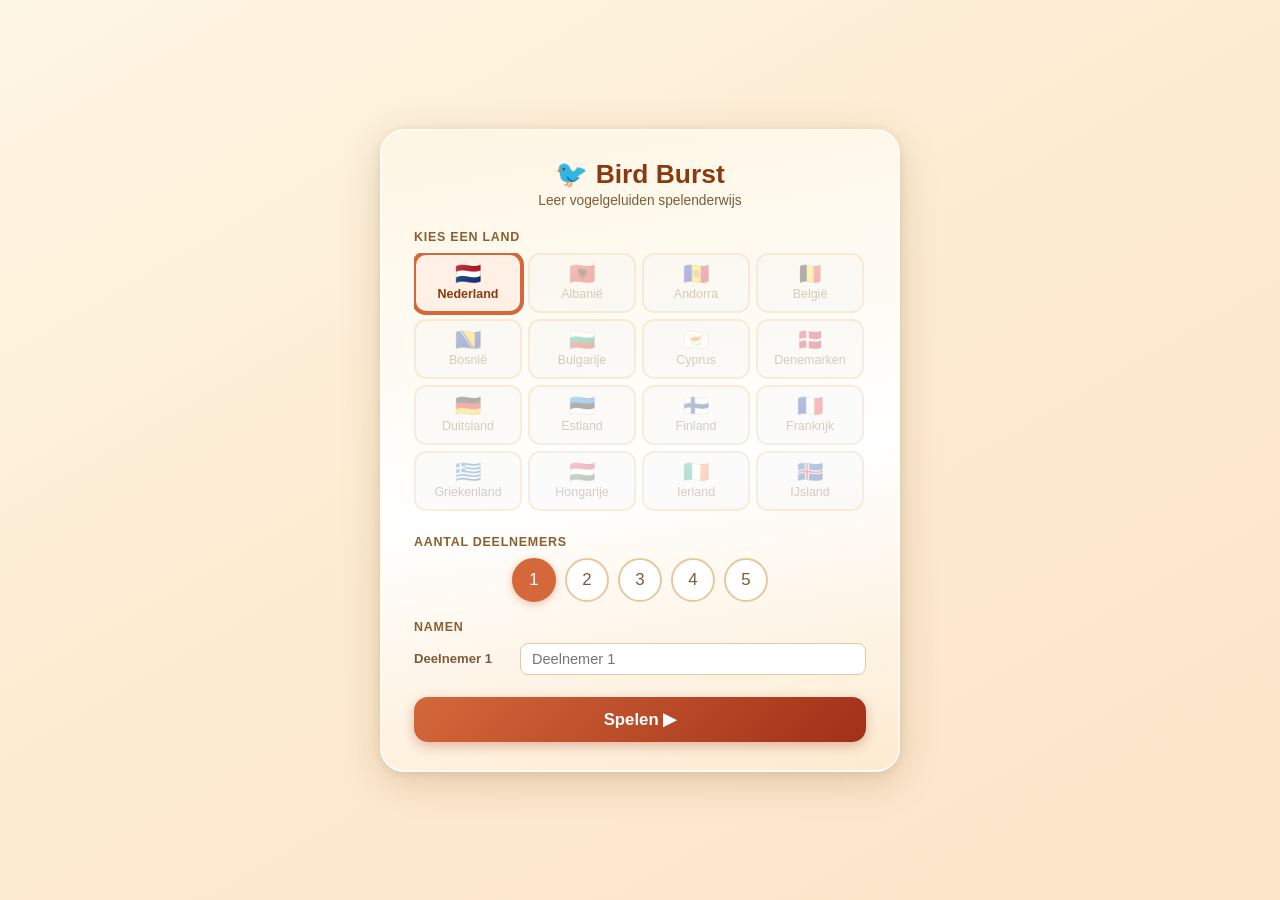
==== vogel-memory.html @ 0a031d0b "Add local media assets and update DEFAULT_CATALOGS" ====
<!DOCTYPE html>
<html lang="nl">
<head>
  <meta charset="UTF-8">
  <meta name="viewport" content="width=device-width, initial-scale=1.0, viewport-fit=cover">
  <title>Bird Burst</title>

  <!-- PWA -->
  <link rel="manifest" href="manifest.json">
  <meta name="theme-color" content="#d4683a">
  <meta name="apple-mobile-web-app-capable" content="yes">
  <meta name="apple-mobile-web-app-status-bar-style" content="black-translucent">
  <meta name="apple-mobile-web-app-title" content="Bird Burst">
  <!-- Icons (maak aan: icons/icon-192.png en icons/icon-512.png) -->
  <link rel="apple-touch-icon" href="icons/icon-192.png">
  <style>
    /* ── reset ──────────────────────────────────────────────── */
    *, *::before, *::after { box-sizing: border-box; margin: 0; padding: 0; }

    html, body {
      width: 100%; height: 100%;
      overflow: hidden;
      font-family: 'Segoe UI', Tahoma, Geneva, Verdana, sans-serif;
      background: linear-gradient(150deg, #fef6e4 0%, #fdebd0 50%, #fce4c8 100%);
      padding-top:    env(safe-area-inset-top);
      padding-bottom: env(safe-area-inset-bottom);
      padding-left:   env(safe-area-inset-left);
      padding-right:  env(safe-area-inset-right);
    }

    /* ── screens ─────────────────────────────────────────────── */
    .screen {
      position: absolute; inset: 0;
      display: flex; align-items: center; justify-content: center;
      transition: opacity .22s;
    }
    .screen.hidden { opacity: 0; pointer-events: none; }

    /* ══════════════════════════════════════════════════════════
       SETUP SCREEN
    ══════════════════════════════════════════════════════════ */
    .setup-box {
      background: linear-gradient(170deg, #fef6e4 0%, #ffffff 55%, #fdebd0 100%);
      border-radius: 24px;
      padding: 28px 32px;
      box-shadow: 0 10px 40px rgba(120,70,20,.2), 0 2px 8px rgba(0,0,0,.08);
      width: min(520px, 94vw);
      max-height: 92vh;
      overflow-y: auto;
      scrollbar-width: thin;
      border: 2px solid rgba(255,255,255,.6);
    }

    .setup-title {
      color: #8a3a10; font-size: 1.65em;
      text-align: center; margin-bottom: 3px;
    }
    .setup-subtitle {
      color: #7a5c3a; text-align: center;
      font-size: 0.86em; margin-bottom: 22px;
    }

    .section-label {
      font-size: 0.78em; font-weight: 700; color: #8a6030;
      text-transform: uppercase; letter-spacing: .06em;
      margin-bottom: 9px;
    }

    /* ── country grid ── */
    .country-grid {
      display: grid;
      grid-template-columns: repeat(auto-fill, minmax(88px, 1fr));
      gap: 6px;
      margin-bottom: 22px;
      max-height: 260px;
      overflow-y: auto;
      scrollbar-width: thin;
      padding-right: 2px;
    }

    .country-btn {
      display: flex; flex-direction: column;
      align-items: center; justify-content: center;
      gap: 3px; padding: 8px 4px;
      border: 2px solid #e8c89a;
      border-radius: 12px; background: white;
      cursor: pointer; transition: all .18s;
      font-size: 0.78em; text-align: center; line-height: 1.2;
      min-height: 60px;
    }
    .country-btn .flag { font-size: 1.7em; line-height: 1; }
    .country-btn .cname { color: #7a5c3a; }

    .country-btn.active {
      border-color: #d4683a; background: #fef0e4;
      box-shadow: 0 0 0 2px #d4683a;
    }
    .country-btn.active .cname { color: #8a3a10; font-weight: 700; }

    .country-btn.unavailable {
      opacity: .3; cursor: not-allowed;
      background: #f5f5f5;
    }

    /* ── player count ── */
    .count-row {
      display: flex; gap: 9px;
      justify-content: center; margin-bottom: 18px;
    }
    .count-btn {
      width: 44px; height: 44px;
      border: 2px solid #e8c89a; border-radius: 50%;
      background: white; font-size: 1.05em; color: #7a5c3a;
      cursor: pointer; transition: all .16s;
    }
    .count-btn.active {
      border-color: #d4683a; background: #d4683a; color: white;
      box-shadow: 0 2px 8px rgba(212,104,58,.4);
    }

    /* ── name inputs ── */
    .player-inputs { display: flex; flex-direction: column; gap: 8px; margin-bottom: 22px; }
    .player-row { display: flex; align-items: center; gap: 10px; }
    .player-row label {
      width: 96px; flex-shrink: 0;
      font-size: 0.82em; font-weight: 600; color: #7a5c3a;
    }
    .player-row input {
      flex: 1; padding: 7px 11px;
      border: 1.5px solid #e8c89a; border-radius: 8px;
      font-size: 0.91em; outline: none; transition: border-color .14s;
    }
    .player-row input:focus { border-color: #d4683a; }

    .start-btn {
      width: 100%; padding: 12px;
      background: linear-gradient(135deg, #d4683a, #a03018);
      color: white; font-weight: 700;
      border: none; border-radius: 14px;
      font-size: 1.05em; cursor: pointer;
      transition: all .18s;
      box-shadow: 0 4px 12px rgba(160,48,24,.3);
    }
    .start-btn:hover { background: linear-gradient(135deg, #c85a2e, #8a2810); transform: translateY(-1px); }

    /* ══════════════════════════════════════════════════════════
       GAME SCREEN
    ══════════════════════════════════════════════════════════ */
    #game-screen { flex-direction: column; align-items: stretch; }

    .scorebar {
      flex-shrink: 0;
      display: flex; align-items: center;
      justify-content: space-between;
      padding: 6px 14px; gap: 8px;
      background: linear-gradient(90deg, rgba(254,246,228,.9), rgba(253,235,208,.9));
      backdrop-filter: blur(6px);
      border-bottom: 2px solid rgba(212,104,58,.2);
      flex-wrap: wrap;
    }

    #scores { display: flex; gap: 8px; flex-wrap: wrap; }

    .player-score {
      display: flex; flex-direction: column; align-items: center;
      padding: 4px 14px; border-radius: 20px;
      background: rgba(255,255,255,.7);
      border: 2px solid #e8c89a;
      transition: all .26s; min-width: 66px;
    }
    .player-score.active {
      background: linear-gradient(135deg, #d4683a, #a03018); color: white;
      border-color: #8a3a10;
      box-shadow: 0 2px 10px rgba(212,104,58,.45);
    }
    .player-score .p-name  { font-size: 0.74em; font-weight: 600; white-space: nowrap; }
    .player-score .p-score { font-size: 1.2em; font-weight: 700; }

    .scorebar-right { display: flex; align-items: center; gap: 10px; }
    #pairs-left { font-size: 0.82em; color: #7a5c3a; }
    .menu-btn {
      padding: 5px 13px; border-radius: 16px;
      border: none; background: #fef0e4; color: #8a3a10;
      cursor: pointer; font-size: 0.83em; font-weight: 600;
      transition: all .16s;
    }
    .menu-btn:hover { background: #fde0c8; }

    .grid-wrapper {
      flex: 1; overflow: hidden;
      padding: 10px;
      display: flex; align-items: center; justify-content: center;
    }

    .grid {
      display: grid;
      grid-template-columns: repeat(6, 1fr);
      grid-template-rows: repeat(5, 1fr);
      gap: 6px;
      width: 100%; height: 100%;
      max-width: 1100px;
    }

    /* ── cards ──────────────────────────────────────────────── */
    .card { cursor: pointer; perspective: 900px; user-select: none; }

    .card-inner {
      width: 100%; height: 100%;
      position: relative;
      transform-style: preserve-3d;
      transition: transform .42s cubic-bezier(.4,0,.2,1);
      border-radius: 10px;
    }
    .card.flipped .card-inner,
    .card.matched .card-inner { transform: rotateY(180deg); }

    .card-face {
      position: absolute; inset: 0;
      backface-visibility: hidden;
      border-radius: 12px; overflow: hidden;
      box-shadow: 0 3px 12px rgba(120,70,20,.22);
    }

    .card-back {
      background: linear-gradient(160deg, #fef6e4 0%, #fdebd0 100%);
      overflow: hidden;
    }
    .card-back svg {
      width: 100%; height: 100%; display: block;
    }

    .card-front {
      transform: rotateY(180deg);
      display: flex; flex-direction: column; align-items: center;
    }

    .image-card img {
      flex: 1; width: 100%; object-fit: cover; min-height: 0;
      transition: opacity .3s;
    }
    .image-card img.loading { opacity: 0; }
    .image-card img.loaded  { opacity: 1; }
    .image-card .no-img {
      flex: 1; width: 100%;
      display: flex; align-items: center; justify-content: center;
      font-size: clamp(1.5em, 3vw, 2.5em);
    }

    .card-label {
      width: 100%; padding: 5px 4px; flex-shrink: 0;
      text-align: center; font-weight: 700;
      font-size: clamp(0.58em, 1.1vw, 0.82em);
      background: rgba(138,96,48,.12); color: #5a3810;
    }

    .sound-card { justify-content: flex-end; }
    .sound-card .speaker {
      flex: 1;
      display: flex; align-items: center; justify-content: center;
      transition: transform .15s;
      padding: 4px;
    }
    .sound-card .speaker svg { display: block; }
    .sound-card.playing .speaker { transform: scale(1.1); }

    @keyframes cardPop {
      0%   { transform: rotateY(180deg) scale(1);    opacity: 1; }
      40%  { transform: rotateY(180deg) scale(1.07); opacity: 1; }
      100% { transform: rotateY(180deg) scale(0);    opacity: 0; }
    }
    .card.disappearing .card-inner { animation: cardPop .5s ease-in forwards; }
    .card.gone { visibility: hidden; cursor: default; }

    /* ══════════════════════════════════════════════════════════
       PAUSE OVERLAY  (sits on top of game screen)
    ══════════════════════════════════════════════════════════ */
    #pause-overlay {
      position: absolute; inset: 0;
      background: rgba(60,35,10,.55);
      display: flex; align-items: center; justify-content: center;
      z-index: 5;
      transition: opacity .2s;
    }
    #pause-overlay.hidden { opacity: 0; pointer-events: none; }

    .pause-box {
      background: linear-gradient(170deg, #fef6e4, #ffffff, #fdebd0);
      border-radius: 22px;
      padding: 34px 44px; text-align: center;
      box-shadow: 0 12px 40px rgba(120,70,20,.3);
      min-width: 240px;
      border: 2px solid rgba(255,255,255,.6);
    }
    .pause-box h2 { font-size: 1.5em; color: #8a3a10; margin-bottom: 6px; }
    .pause-box p  { color: #7a5c3a; font-size: 0.88em; margin-bottom: 24px; }

    .pause-btns { display: flex; flex-direction: column; gap: 10px; }
    .pause-btn {
      padding: 11px 20px; border: none; border-radius: 12px;
      font-size: 0.97em; font-weight: 600; cursor: pointer; transition: all .16s;
    }
    .pause-btn.primary   { background: linear-gradient(135deg, #6a9a40, #3a6a18); color: white; box-shadow: 0 2px 8px rgba(90,140,40,.3); }
    .pause-btn.primary:hover { transform: translateY(-1px); }
    .pause-btn.secondary { background: #fdebd0; color: #7a5c3a; }
    .pause-btn.secondary:hover { background: #fce4c8; }

    /* ══════════════════════════════════════════════════════════
       WIN SCREEN
    ══════════════════════════════════════════════════════════ */
    #win-screen { background: rgba(60,35,10,.5); z-index: 10; }

    .win-box {
      background: linear-gradient(170deg, #fef6e4, #ffffff, #fdebd0);
      border-radius: 24px;
      padding: 34px 46px; text-align: center;
      box-shadow: 0 14px 45px rgba(120,70,20,.35);
      max-width: 360px; width: 90vw;
      border: 2px solid rgba(255,255,255,.6);
    }
    .win-box h2 { font-size: 1.75em; color: #8a3a10; margin-bottom: 16px; }

    .result-table {
      width: 100%; border-collapse: collapse; margin-bottom: 20px;
    }
    .result-table th {
      color: #8a6030; font-weight: 600; font-size: 0.8em;
      padding: 3px 10px; border-bottom: 2px solid #e8c89a;
    }
    .result-table td { padding: 7px 10px; font-size: 0.95em; color: #3a2010; }
    .result-table tr.winner td { font-weight: 700; color: #8a3a10; font-size: 1.05em; }

    .win-btns { display: flex; flex-direction: column; gap: 9px; }
    .win-btn {
      padding: 10px 28px; border: none; border-radius: 12px;
      font-size: 0.96em; font-weight: 600; cursor: pointer; transition: all .18s;
    }
    .win-btn.primary   { background: linear-gradient(135deg, #d4683a, #a03018); color: white; box-shadow: 0 3px 10px rgba(160,48,24,.3); }
    .win-btn.primary:hover { transform: translateY(-1px); }
    .win-btn.secondary { background: #fdebd0; color: #7a5c3a; }
    .win-btn.secondary:hover { background: #fce4c8; }
  </style>
</head>
<body>

<!-- ══ SETUP SCREEN ══════════════════════════════════════════ -->
<div id="setup-screen" class="screen">
  <div class="setup-box">
    <h1 class="setup-title">🐦 Bird Burst</h1>
    <p class="setup-subtitle">Leer vogelgeluiden spelenderwijs</p>

    <p class="section-label">Kies een land</p>
    <div class="country-grid" id="country-grid"></div>

    <p class="section-label">Aantal deelnemers</p>
    <div class="count-row" id="count-row"></div>

    <p class="section-label" id="names-label">Namen</p>
    <div class="player-inputs" id="player-inputs"></div>

    <button class="start-btn" onclick="startGame()">Spelen ▶</button>
  </div>
</div>

<!-- ══ GAME SCREEN ═══════════════════════════════════════════ -->
<div id="game-screen" class="screen hidden">
  <div class="scorebar">
    <div id="scores"></div>
    <div class="scorebar-right">
      <span id="pairs-left"></span>
      <button class="menu-btn" onclick="openPause()">☰ Menu</button>
    </div>
  </div>
  <div class="grid-wrapper">
    <div class="grid" id="grid"></div>
  </div>

  <!-- Pause overlay — lives inside game screen so game stays rendered -->
  <div id="pause-overlay" class="hidden">
    <div class="pause-box">
      <h2>⏸ Gepauzeerd</h2>
      <p id="pause-info"></p>
      <div class="pause-btns">
        <button class="pause-btn primary"   onclick="closePause()">▶ Doorgaan</button>
        <button class="pause-btn secondary" onclick="goToSetup()">☰ Nieuw spel</button>
      </div>
    </div>
  </div>
</div>

<!-- ══ WIN SCREEN ════════════════════════════════════════════ -->
<div id="win-screen" class="screen hidden">
  <div class="win-box">
    <h2>🎉 Geweldig!</h2>
    <table class="result-table">
      <thead><tr><th>Naam</th><th>Paren</th></tr></thead>
      <tbody id="result-body"></tbody>
    </table>
    <div class="win-btns">
      <button class="win-btn primary"   onclick="replayGame()">↺ Zelfde spelers</button>
      <button class="win-btn secondary" onclick="goToSetup()">☰ Nieuw spel</button>
    </div>
  </div>
</div>

<script>
/* ============================================================
   COUNTRY + BIRD DATA
   ============================================================ */
const WM_AUDIO = "audio/nl/";
const WM_IMAGE = "images/nl/";

// Only Netherlands has bird data for now; others are placeholders (active: false)
const COUNTRIES = [
  {
    id:"nederland", name:"Nederland", flag:"🇳🇱", active:true,
    catalogKey: "nl",
    participantWord: "Deelnemer",
    birds: [
      // ── 25 meest voorkomende vogels in Nederland ──────────────
      {
        id:"merel", name:"Merel", color:"#F5E8D8",
        image:"Common_Blackbird.jpg",
        sounds:[
          "Turdus_merula_2.ogg",
          "Common_Blackbird_(Turdus_merula)_(W1CDR0001525_BD22).ogg"
        ]
      },
      {
        id:"koolmees", name:"Koolmees", color:"#E8EDDA",
        image:"Parus_major_Luc_Viatour.jpg",
        sounds:[
          "Parus_major_song.ogg",
          "Great_Tit_(Parus_major)_(W1CDR0001393_BD1).ogg"
        ]
      },
      {
        id:"roodborst", name:"Roodborst", color:"#F9E4D4",
        image:"Erithacus_rubecula_with_cocked_head.jpg",
        sounds:[
          "XC27161_-_Roodborst_-_Erithacus_rubecula.ogg",
          "European_Robin_(Erithacus_rubecula)_(W1CDR0001425_BD16).ogg"
        ]
      },
      {
        id:"kauw", name:"Kauw", color:"#E0DDD5",
        image:"Corvus_monedula_01.JPG",
        sounds:["Corvus_monedula_calls.ogg"]
      },
      {
        id:"spreeuw", name:"Spreeuw", color:"#E6E0D0",
        image:"European_Starling_2006.jpg",
        sounds:[
          "Sturnus_vulgaris_juveniles_sound_recording.ogg",
          "Common_Starling_(Sturnus_vulgaris)_(W1CDR0001431_BD8).ogg"
        ]
      },
      {
        id:"huismus", name:"Huismus", color:"#F0E4C4",
        image:"House_Sparrow_Male_(Passer_Domesticus).jpg",
        sounds:["House_Sparrows_(Passer_domesticus)_(W1CDR0001537_BD13).ogg"]
      },
      {
        id:"vink", name:"Vink", color:"#F2DDD0",
        image:"2017.03.25.-01-Kaefertaler_Wald-Mannheim--Buchfink-Maennchen.jpg",
        sounds:["Chaffinch_(Fringilla_coelebs)_(W1CDR0001527_BD14).ogg"]
      },
      {
        id:"houtduif", name:"Houtduif", color:"#DDD5CC",
        image:"Common_Wood_Pigeon_(Columba_palumbus).JPG",
        sounds:["Columba_palumbus_birdsong.ogg"]
      },
      {
        id:"pimpelmees", name:"Pimpelmees", color:"#D8E4E0",
        image:"2015.01.06.-Mannheim_Vogelstang--Blaumeise.jpg",
        sounds:[
          "Cyanistes_caeruleus_-_Eurasian_Blue_Tit_XC125793.ogg",
          "Blue_Tit_(Cyanistes_caeruleus)_(W1CDR0001535_BD30).ogg"
        ]
      },
      {
        id:"heggenmus", name:"Heggenmus", color:"#E8E0C8",
        image:"Dunnock.jpg",
        sounds:["Dunnock_(Prunella_modularis)_(W1CDR0001422_BD6).ogg"]
      },
      {
        id:"tjiftjaf", name:"Tjiftjaf", color:"#E8E8C8",
        image:"Chiffchaff_-_Phylloscopus_collybita.jpg",
        sounds:[
          "Phylloscopus_collybita_-_Common_Chiffchaff_XC125867.ogg",
          "Chiffchaff_(Phylloscopus_collybita)_(W1CDR0001497_BD9).ogg"
        ]
      },
      {
        id:"winterkoning", name:"Winterkoning", color:"#F0DCC4",
        image:"Troglodytes_troglodytes_fumigatus.JPG",
        sounds:["Eurasian_Wren_(Troglodytes_troglodytes)_(W1CDR0001461_BD5).ogg"]
      },
      {
        id:"zanglijster", name:"Zanglijster", color:"#E4DDD0",
        image:"Song_Thrush_(Turdus_philomelos)_singing_in_tree.jpg",
        sounds:[
          "Turdus_philomelos.ogg",
          "Turdus_philomelos_816.ogg"
        ]
      },
      {
        id:"groenling", name:"Groenling", color:"#DCE4C0",
        image:"Greenfinch_(Chloris_chloris)_Zelentarka.jpg",
        sounds:["Carduelis_chloris.ogg"]
      },
      {
        id:"kievit", name:"Kievit", color:"#D8E0D0",
        image:"Vanellus_vanellus_in_flight_3.JPG",
        sounds:["Northern_Lapwing_(Vanellus_vanellus)_(W1CDR0001471_BD4).ogg"]
      },
      // ── 10 extra vogels (totaal 25, spel kiest er altijd 15) ──
      {
        id:"ekster", name:"Ekster", color:"#E8E4D8",
        images:["Eurasian_magpie_(Pica_pica).jpg","Pica_pica_perched_on_branch.jpg"],
        sounds:["Eurasian_Magpie_(Pica_pica)_(W1CDR0001537_BD28).ogg","Pica_pica_-_Eurasian_Magpie_XC537413.mp3"]
      },
      {
        id:"kraai", name:"Zwarte Kraai", color:"#E0DDD8",
        images:["Corvus_corone_20070813.jpg","FL-Crow.jpg"],
        sounds:["Carrion_Crow_(Corvus_corone)_(W1CDR0001425_BD18).ogg","Corvus_corone_-_Carrion_Crow_XC466390.mp3"]
      },
      {
        id:"gaai", name:"Gaai", color:"#E8DDD0",
        images:["Garrulus_glandarius_1_Luc_Viatour.jpg","Garrulus_glandarius_B_Luc_Viatour.jpg"],
        sounds:["Garrulus_glandarius_iphigenia.ogg"]
      },
      {
        id:"wilde-eend", name:"Wilde Eend", color:"#D4E4D8",
        images:["Anas_platyrhynchos_male_female.jpg","Male_mallard_duck_2.jpg"],
        sounds:["Anas_platyrhynchos_-_Mallard_-_XC62258.ogg"]
      },
      {
        id:"meerkoet", name:"Meerkoet", color:"#E0DED8",
        images:["Eurasian_coot_(Fulica_atra)_05.jpg","Eurasian.coot.london.arp.jpg"],
        sounds:["Eurasian_Coot_(Fulica_atra)_(W1CDR0001430_BD10).ogg"]
      },
      {
        id:"boerenzwaluw", name:"Boerenzwaluw", color:"#D8DDE8",
        images:["Hirundo_rustica_Ormoz.jpg","Hirundo_rustica_LC0200.jpg"],
        sounds:["Hirundo_rustica_-_Barn_Swallow_-_XC83449.ogg","Hirundo_rustica_-_Barn_Swallow_XC422028.mp3"]
      },
      {
        id:"gierzwaluw", name:"Gierzwaluw", color:"#DDD8D0",
        images:["Apus_apus.jpg","Apus_apus_inflight.jpg"],
        sounds:["Mauersegler.ogg"]
      },
      {
        id:"koekoek", name:"Koekoek", color:"#E4E0D8",
        images:["Kuckuck_(Cuculus_canorus)_by_Tim_Peukert.jpg","Kuckuck_maennchen.jpg"],
        sounds:["Cuculus_canorus.ogg","Cuculus_canorus_song.ogg"]
      },
      {
        id:"nachtegaal", name:"Nachtegaal", color:"#F0E4C8",
        images:["Nachtigall_(Luscinia_megarhynchos)-2.jpg","Nachtigall_singend_Stromkabel.jpg"],
        sounds:["Common_Nightingale_(Luscinia_megarhynchos)_(W1CDR0001376_BD18).ogg","XN_Luscinia_megarhynchos_017.ogg"]
      },
      {
        id:"gr-bonte-specht", name:"Grote Bonte Specht", color:"#EDE4D4",
        images:["Great_Spotted_Woodpecker-Mindaugas_Urbonas.jpg","Woodpecker-nestos-river-thrace-greece-0a.jpg"],
        sounds:["XC47350_-_Grote_Bonte_Specht_-_Dendrocopos_major.ogg","Great_Spotted_Woodpecker_(Picoides_major)_(W1CDR0001405_BD15).ogg"]
      },
    ]
  },
  { id:"albanien",    name:"Albanië",          flag:"🇦🇱", active:false },
  { id:"andorra",     name:"Andorra",           flag:"🇦🇩", active:false },
  { id:"belgie",      name:"België",            flag:"🇧🇪", active:false },
  { id:"bosnie",      name:"Bosnië",            flag:"🇧🇦", active:false },
  { id:"bulgarije",   name:"Bulgarije",         flag:"🇧🇬", active:false },
  { id:"cyprus",      name:"Cyprus",            flag:"🇨🇾", active:false },
  { id:"denemarken",  name:"Denemarken",        flag:"🇩🇰", active:false },
  { id:"duitsland",   name:"Duitsland",         flag:"🇩🇪", active:false },
  { id:"estland",     name:"Estland",           flag:"🇪🇪", active:false },
  { id:"finland",     name:"Finland",           flag:"🇫🇮", active:false },
  { id:"frankrijk",   name:"Frankrijk",         flag:"🇫🇷", active:false },
  { id:"griekenland", name:"Griekenland",       flag:"🇬🇷", active:false },
  { id:"hongarije",   name:"Hongarije",         flag:"🇭🇺", active:false },
  { id:"ierland",     name:"Ierland",           flag:"🇮🇪", active:false },
  { id:"ijsland",     name:"IJsland",           flag:"🇮🇸", active:false },
  { id:"italie",      name:"Italië",            flag:"🇮🇹", active:false },
  { id:"kosovo",      name:"Kosovo",            flag:"🇽🇰", active:false },
  { id:"kroatie",     name:"Kroatië",           flag:"🇭🇷", active:false },
  { id:"letland",     name:"Letland",           flag:"🇱🇻", active:false },
  { id:"liechtenstein",name:"Liechtenstein",   flag:"🇱🇮", active:false },
  { id:"litouwen",    name:"Litouwen",          flag:"🇱🇹", active:false },
  { id:"luxemburg",   name:"Luxemburg",         flag:"🇱🇺", active:false },
  { id:"malta",       name:"Malta",             flag:"🇲🇹", active:false },
  { id:"moldavie",    name:"Moldavië",          flag:"🇲🇩", active:false },
  { id:"monaco",      name:"Monaco",            flag:"🇲🇨", active:false },
  { id:"montenegro",  name:"Montenegro",        flag:"🇲🇪", active:false },
  { id:"noord-macedonie", name:"N.-Macedonië",  flag:"🇲🇰", active:false },
  { id:"noorwegen",   name:"Noorwegen",          flag:"🇳🇴", active:false },
  { id:"oekraine",    name:"Oekraïne",           flag:"🇺🇦", active:false },
  { id:"oostenrijk",  name:"Oostenrijk",         flag:"🇦🇹", active:false },
  { id:"polen",       name:"Polen",              flag:"🇵🇱", active:false },
  { id:"portugal",    name:"Portugal",           flag:"🇵🇹", active:false },
  { id:"roemenie",    name:"Roemenië",           flag:"🇷🇴", active:false },
  { id:"rusland",     name:"Rusland",            flag:"🇷🇺", active:false },
  { id:"san-marino",  name:"San Marino",         flag:"🇸🇲", active:false },
  { id:"servie",      name:"Servië",             flag:"🇷🇸", active:false },
  { id:"slovakije",   name:"Slowakije",          flag:"🇸🇰", active:false },
  { id:"slovenie",    name:"Slovenië",           flag:"🇸🇮", active:false },
  {
    id:"spanje", name:"Spanje", flag:"🇪🇸", active:true,
    catalogKey: "es",           // curator localStorage key
    participantWord: "Participante",
    birds: [
      {id:"gorr-comun",   name:"Gorrión común",      color:"#F0E4C4", images:["House_Sparrow_Male_(Passer_Domesticus).jpg"], sounds:["House_Sparrows_(Passer_domesticus)_(W1CDR0001537_BD13).ogg"]},
      {id:"mirlo-comun",  name:"Mirlo común",        color:"#F5E8D8", images:["Common_Blackbird.jpg"], sounds:["Turdus_merula_2.ogg","Common_Blackbird_(Turdus_merula)_(W1CDR0001525_BD22).ogg"]},
      {id:"golondrina",   name:"Golondrina común",   color:"#D8DDE8", images:["Hirundo_rustica_Ormoz.jpg"], sounds:["Hirundo_rustica_-_Barn_Swallow_-_XC83449.ogg","Hirundo_rustica_-_Barn_Swallow_XC422028.mp3"]},
      {id:"verdecillo",   name:"Verdecillo",          color:"#DCE4C0", images:["European_serin_(Serinus_serinus)_male.jpg","Serinus_serinus_(Madrid,_Spain)_010.jpg"], sounds:["Gulhämpling_-_Serinus_serinus._Ystad-Sweden-2012.ogg","Serinus_serinus_-_European_Serin_XC483089.mp3"]},
      {id:"jilguero",     name:"Jilguero",            color:"#F2DDD0", images:["Carduelis_carduelis_close_up_2.jpg","European_Goldfinch_on_Spear_Thistle.jpg"], sounds:["XC101464_-_Putter_-_Carduelis_carduelis.ogg","European_Goldfinch_(Carduelis_carduelis)_(W1CDR0001491_BD15).ogg"]},
      {id:"pinzon",       name:"Pinzón vulgar",       color:"#F2DDD0", images:["2017.03.25.-01-Kaefertaler_Wald-Mannheim--Buchfink-Maennchen.jpg"], sounds:["Chaffinch_(Fringilla_coelebs)_(W1CDR0001527_BD14).ogg","XC176182_-_Vink_-_Fringilla_coelebs.ogg"]},
      {id:"carbonero",    name:"Carbonero común",     color:"#E8EDDA", images:["Parus_major_Luc_Viatour.jpg"], sounds:["Parus_major_song.ogg","Great_Tit_(Parus_major)_(W1CDR0001393_BD1).ogg"]},
      {id:"herrerillo",   name:"Herrerillo común",    color:"#D8E4E0", images:["2015.01.06.-Mannheim_Vogelstang--Blaumeise.jpg"], sounds:["Cyanistes_caeruleus_-_Eurasian_Blue_Tit_XC125793.ogg","Blue_Tit_(Cyanistes_caeruleus)_(W1CDR0001535_BD30).ogg"]},
      {id:"petirrojo",    name:"Petirrojo",           color:"#F9E4D4", images:["Erithacus_rubecula_with_cocked_head.jpg"], sounds:["XC27161_-_Roodborst_-_Erithacus_rubecula.ogg","European_Robin_(Erithacus_rubecula)_(W1CDR0001525_BD17).ogg"]},
      {id:"curruca-cap",  name:"Curruca capirotada",  color:"#E0DDD8", images:["Sylvia_atricapilla_male_2.jpg","Female_Blackcap.JPG"], sounds:["Sylvia_atricapilla_-_Eurasian_Blackcap_XC241427.mp3","Sylvia_atricapilla.ogg"]},
      {id:"mosquitero",   name:"Mosquitero común",    color:"#E8E8C8", images:["Chiffchaff_-_Phylloscopus_collybita.jpg"], sounds:["Phylloscopus_collybita_-_Common_Chiffchaff_XC125867.ogg","Chiffchaff_(Phylloscopus_collybita)_(W1CDR0001497_BD9).ogg"]},
      {id:"cogujada",     name:"Cogujada común",      color:"#EDE4D4", images:["Crested_Lark_(22026336489).jpg","Galerida_cristata_meridionalis.jpg"], sounds:[]},
      {id:"paloma-torcaz",name:"Paloma torcaz",       color:"#DDD5CC", images:["Common_Wood_Pigeon_(Columba_palumbus).JPG"], sounds:["Columba_palumbus_birdsong.ogg","Columba_palumbus_-_Common_Wood_Pigeon_XC108354.mp3"]},
      {id:"tortola-turca",name:"Tórtola turca",       color:"#E4DDD0", images:["Tourterelle.jpg","Eurasian_Collared_Dove-Mindaugas_Urbonas-1.jpg"], sounds:["Streptopelia_decaocto_-_Eurasian_Collared_Dove_-_XC82758.ogg","Tourterelle.ogg"]},
      {id:"abubilla",     name:"Abubilla",            color:"#F0DCC4", images:["Upupa_epops_Madrid_01.jpg","Upupa_epops_su_un_ciliegio.jpg"], sounds:["Abubilla.ogg","Upupa_epops_·_XC135728.ogg"]},
      {id:"urraca-es",    name:"Urraca",              color:"#E8E4D8", images:["Eurasian_magpie_(Pica_pica).jpg"], sounds:["Eurasian_Magpie_(Pica_pica)_(W1CDR0001537_BD28).ogg","Pica_pica_-_Eurasian_Magpie_XC537413.mp3"]},
      {id:"corneja-es",   name:"Corneja negra",       color:"#E0DDD8", images:["Corvus_corone_20070813.jpg"], sounds:["Carrion_Crow_(Corvus_corone)_(W1CDR0001425_BD18).ogg","Corvus_corone_-_Carrion_Crow_XC461980.mp3"]},
      {id:"estornino-es", name:"Estornino pinto",     color:"#E6E0D0", images:["Common_Starling_(Sturnus_vulgaris)_Leek_Wootton.jpg"], sounds:["Common_Starling_(Sturnus_vulgaris)_(W1CDR0001431_BD8).ogg","Sturnus_vulgaris_-_Common_Starling_XC474427.mp3"]},
      {id:"verdejon",     name:"Verderón común",      color:"#DCE4C0", images:["Greenfinch_(Chloris_chloris)_Zelentarka.jpg"], sounds:["Carduelis_chloris.ogg"]},
      {id:"vencejo-es",   name:"Vencejo común",       color:"#DDD8D0", images:["Apus_apus.jpg","Apus_apus_inflight.jpg"], sounds:["Mauersegler.ogg"]},
      {id:"lavandera",    name:"Lavandera blanca",    color:"#EDE8D8", images:["Motacilla_alba_alba.JPG","Pied_Wagtail_perching.jpg"], sounds:["Motacilla_alba_-_White_Wagtail_XC466458.mp3","Motacilla_alba_-_White_Wagtail_XC501786.mp3"]},
      {id:"abejaruco",    name:"Abejaruco",           color:"#F0E0C0", images:["Abejaruco_sobre_higuera.jpg","Merops_apiaster_04.jpg"], sounds:["Merops_apiaster_-_European_Bee-eater_XC477953.mp3","Bijeneter_-_SoundCloud_-_Beeld_en_Geluid.ogg"]},
      {id:"cuco-es",      name:"Cuco común",          color:"#E4E0D8", images:["Kuckuck_(Cuculus_canorus)_by_Tim_Peukert.jpg"], sounds:["Cuculus_canorus.ogg","Cuculus_canorus_song.ogg"]},
      {id:"lechuza",      name:"Lechuza común",       color:"#EDE8D8", images:["Barn_Owl_in_Norfolk.jpg","Flying_owl.jpg"], sounds:["Tyto_alba_-_Western_Barn_Owl_XC432000.mp3","Tyto_alba_-_Western_Barn_Owl_XC433736.mp3"]},
      {id:"ciguena",      name:"Cigüeña blanca",      color:"#EAE8E4", images:["White_Stork_Weißstorch_Ciconia_ciconia.jpg","Ooievaar_in_het_Zwin.jpg"], sounds:["Ciconia_ciconia_bill-clattering.ogg","Klapperstorch.ogg"]},
    ]
  },
  { id:"tsjechie",    name:"Tsjechië",           flag:"🇨🇿", active:false },
  { id:"turkije",     name:"Turkije",            flag:"🇹🇷", active:false },
  { id:"uk",          name:"Ver. Koninkrijk",    flag:"🇬🇧", active:false },
  { id:"vaticaan",    name:"Vaticaan",           flag:"🇻🇦", active:false },
  { id:"wit-rusland", name:"Wit-Rusland",        flag:"🇧🇾", active:false },
  { id:"zweden",      name:"Zweden",             flag:"🇸🇪", active:false },
  { id:"zwitserland", name:"Zwitserland",        flag:"🇨🇭", active:false },
];

/* ============================================================
   SETUP STATE
   ============================================================ */
let selectedCountry = COUNTRIES.find(c => c.id === "nederland");
let numPlayers = 1;

function initSetup() {
  buildCountryGrid();
  buildCountRow();
  renderPlayerInputs();
}

function buildCountryGrid() {
  const grid = document.getElementById("country-grid");
  grid.innerHTML = "";
  COUNTRIES.forEach(c => {
    const btn = document.createElement("button");
    btn.className = "country-btn" +
      (c.active ? "" : " unavailable") +
      (c.id === selectedCountry.id ? " active" : "");
    btn.innerHTML = `<span class="flag">${c.flag}</span><span class="cname">${c.name}</span>`;
    btn.title = c.active ? c.name : `${c.name} (binnenkort beschikbaar)`;
    if (c.active) {
      btn.onclick = () => selectCountry(c);
    }
    grid.appendChild(btn);
  });
}

function selectCountry(c) {
  selectedCountry = c;
  buildCountryGrid();
  updateNamesLabel();
  renderPlayerInputs();
}

function buildCountRow() {
  const row = document.getElementById("count-row");
  row.innerHTML = "";
  [1,2,3,4,5].forEach(n => {
    const btn = document.createElement("button");
    btn.className = "count-btn" + (n === numPlayers ? " active" : "");
    btn.textContent = n;
    btn.onclick = () => selectCount(n);
    row.appendChild(btn);
  });
}

function selectCount(n) {
  numPlayers = n;
  document.querySelectorAll(".count-btn").forEach((b, i) =>
    b.classList.toggle("active", i + 1 === n)
  );
  renderPlayerInputs();
}

function participantWord() {
  return selectedCountry.participantWord || "Deelnemer";
}

function updateNamesLabel() {
  // Label above name inputs reflects the chosen country's word
}

function renderPlayerInputs() {
  const container = document.getElementById("player-inputs");
  const prev = Array.from(container.querySelectorAll("input")).map(i => i.value);
  container.innerHTML = "";
  const word = participantWord();
  for (let i = 0; i < numPlayers; i++) {
    const row = document.createElement("div");
    row.className = "player-row";
    const lbl = document.createElement("label");
    lbl.textContent = `${word} ${i + 1}`;
    const inp = document.createElement("input");
    inp.type = "text";
    inp.placeholder = `${word} ${i + 1}`;
    inp.value = prev[i] || "";
    row.appendChild(lbl);
    row.appendChild(inp);
    container.appendChild(row);
  }
}

/* ============================================================
   GAME STATE
   ============================================================ */
let players        = [];
let currentIdx     = 0;
let birdList       = [];
let flipped        = [];
let locked         = false;
let remainingPairs = 0;
let paused         = false;

// audio — Web Audio API
let audioCtx     = null;   // lazy init
let audioCache   = {};     // url → AudioBuffer
let activeSource = null;   // huidig BufferSourceNode
let activeFadeGain = null; // huidig GainNode
let activeAudio  = null;   // fallback HTMLAudioElement
let activeFront  = null;
let fadeTimerId  = null;

function getAudioCtx() {
  if (!audioCtx)
    audioCtx = new (window.AudioContext || window.webkitAudioContext)();
  return audioCtx;
}

/* ============================================================
   START / REPLAY
   ============================================================ */
function startGame() {
  const inputs = document.querySelectorAll("#player-inputs input");
  const word   = participantWord();
  players = Array.from(inputs).map((inp, i) => ({
    name:  inp.value.trim() || `${word} ${i + 1}`,
    score: 0
  }));
  launchGame();
}

function replayGame() {
  // Same players, reset scores
  players.forEach(p => p.score = 0);
  launchGame();
}

function launchGame() {
  currentIdx = 0;
  flipped    = [];
  locked     = false;
  paused     = false;

  // Haal de volledige catalogus op en filter op actieve vogels via curator-instellingen
  const allBirds   = selectedCountry.birds || [];
  const catalog    = loadCuratorState();
  const GAME_SIZE  = 15;

  let activeBirds;
  if (catalog) {
    // Pas curator-instellingen toe: filter uitgeschakelde vogels
    activeBirds = allBirds
      .filter(b => catalog[b.id]?.enabled !== false)
      .map(b => {
        const cs = catalog[b.id];
        if (!cs) return b;
        return {
          ...b,
          images: cs.images?.length ? cs.images : (b.images || [b.image]),
          sounds: cs.sounds?.length
            ? cs.sounds.map(s => s.file)
            : b.sounds,
          soundStarts: Object.fromEntries(
            (cs.sounds || []).map(s => [s.file, s.start || 0])
          ),
        };
      });
  } else {
    activeBirds = allBirds;
  }

  // Kies willekeurig GAME_SIZE vogels
  birdList = shuffle(activeBirds).slice(0, Math.min(GAME_SIZE, activeBirds.length));
  remainingPairs = birdList.length;

  stopAudio();
  document.getElementById("pause-overlay").classList.add("hidden");
  showScreen("game-screen");
  renderScores();
  buildGrid();
}

/* ============================================================
   GRID
   ============================================================ */
function buildGrid() {
  updatePairsLeft();
  const grid = document.getElementById("grid");
  grid.innerHTML = "";

  const cardData = [];
  birdList.forEach(bird => {
    // Willekeurig geluid kiezen
    const sound = bird.sounds[Math.floor(Math.random() * bird.sounds.length)];
    // Willekeurig plaatje kiezen (ondersteunt zowel bird.image als bird.images[])
    const imgPool = bird.images || [bird.image];
    const image   = imgPool[Math.floor(Math.random() * imgPool.length)];
    cardData.push({ type: "image", bird, image });
    cardData.push({ type: "sound", bird, sound });
  });

  shuffle(cardData).forEach(cd => grid.appendChild(makeCard(cd)));
}

/* ── Geluidsicoon: klein vogelhoofd linksboven ───────────────────────── */
const SOUND_ICON_SVG = `<svg viewBox="0 0 200 100" width="100%" height="100%" style="display:block">
<defs>
  <filter id="sic_p" x="-8%" y="-8%" width="116%" height="116%">
    <feTurbulence type="fractalNoise" baseFrequency="0.7" numOctaves="3" seed="9" result="n"/>
    <feDisplacementMap in="SourceGraphic" in2="n" scale="1.0" xChannelSelector="R" yChannelSelector="G"/>
  </filter>
</defs>
<style>
  @keyframes sic_n{0%{opacity:0;transform:translateY(0) rotate(-4deg)}25%{opacity:.75}100%{opacity:0;transform:translateY(-28px) rotate(7deg)}}
  .sn1{animation:sic_n 2.2s ease-in-out 0s   infinite}
  .sn2{animation:sic_n 2.2s ease-in-out .75s infinite}
  .sn3{animation:sic_n 2.2s ease-in-out 1.4s infinite}
</style>
<!-- vogelhoofd linksboven, zijwaarts (snavel naar rechts) -->
<g filter="url(#sic_p)" transform="translate(18,14)">
  <!-- hals/borst aanzet (klein) -->
  <ellipse cx="18" cy="46" rx="14" ry="11" fill="#c8a878" fill-opacity=".45" stroke="#8a6840" stroke-width=".9"/>
  <!-- oranje borstvlek -->
  <path d="M20,38 Q32,36 34,44 Q32,52 24,53 Q17,52 15,46 Q15,37 20,38 Z"
        fill="#d4683a" fill-opacity=".6" stroke="#b04820" stroke-width=".7"/>
  <!-- kop -->
  <circle cx="30" cy="24" r="18" fill="#c8a878" fill-opacity=".58" stroke="#8a6840" stroke-width="1"/>
  <!-- oranje masker op kop -->
  <path d="M26,8 Q44,6 47,18 Q46,30 32,32 Q23,30 21,22 Q21,8 26,8 Z"
        fill="#d4683a" fill-opacity=".58" stroke="#b04820" stroke-width=".8"/>
  <!-- oog -->
  <circle cx="38" cy="19" r="6" fill="white" fill-opacity=".88" stroke="#6a4820" stroke-width=".9"/>
  <circle cx="39" cy="19.5" r="3.8" fill="#2a1a08" fill-opacity=".92"/>
  <circle cx="40.2" cy="18" r="1.5" fill="white" fill-opacity=".95"/>
  <!-- snavel (puntig, naar rechts) -->
  <path d="M48,21 Q62,17 65,19 Q62,22 48,23 Z"
        fill="#8a6030" fill-opacity=".82" stroke="#6a4018" stroke-width=".8"/>
  <line x1="48" y1="22" x2="64" y2="19.5" stroke="#6a4018" stroke-width=".6" opacity=".5"/>
</g>
<!-- muzieknoten rechts van snavel -->
<g fill="#8a6030" font-family="Georgia,serif">
  <g class="sn1"><text x="96"  y="38" font-size="16" opacity=".7">♪</text></g>
  <g class="sn2"><text x="112" y="26" font-size="13" opacity=".65">♫</text></g>
  <g class="sn3"><text x="100" y="18" font-size="11" opacity=".6">♩</text></g>
</g>
</svg>`;

/* ── Kaartrug: Roodborst schets (landscape, statisch) ───────────────── */
const CARD_BACK_SVG = `<svg viewBox="0 0 240 160" xmlns="http://www.w3.org/2000/svg" preserveAspectRatio="xMidYMid slice">
<defs>
  <filter id="cpenc" x="-5%" y="-5%" width="110%" height="110%">
    <feTurbulence type="fractalNoise" baseFrequency="0.55" numOctaves="3" seed="5" result="n"/>
    <feDisplacementMap in="SourceGraphic" in2="n" scale="1.4" xChannelSelector="R" yChannelSelector="G"/>
  </filter>
  <filter id="csft"><feGaussianBlur stdDeviation="1.5"/></filter>
</defs>
<!-- takje dwars over de kaart -->
<g filter="url(#cpenc)">
  <path d="M20,108 Q80,104 120,106 Q170,108 220,104" stroke="#7a5c3a" stroke-width="3.5" fill="none" stroke-linecap="round" opacity=".65"/>
  <line x1="60" y1="106" x2="57" y2="111" stroke="#9a7a55" stroke-width="1.2" opacity=".5"/>
  <line x1="100" y1="105" x2="98" y2="110" stroke="#9a7a55" stroke-width="1.2" opacity=".4"/>
  <line x1="150" y1="106" x2="153" y2="111" stroke="#9a7a55" stroke-width="1.2" opacity=".4"/>
  <line x1="185" y1="105" x2="183" y2="110" stroke="#9a7a55" stroke-width="1.2" opacity=".4"/>
</g>
<!-- roodborst (groot, midden-links, zijwaarts) -->
<g filter="url(#cpenc)" transform="translate(100,55)">
  <!-- staart -->
  <path d="M-42,22 Q-58,30 -66,46" stroke="#7a6040" stroke-width="3" fill="none" stroke-linecap="round" opacity=".7"/>
  <path d="M-40,20 Q-54,26 -60,38" stroke="#8a7050" stroke-width="2" fill="none" stroke-linecap="round" opacity=".5"/>
  <path d="M-38,18 Q-50,22 -54,32" stroke="#9a8060" stroke-width="1.5" fill="none" stroke-linecap="round" opacity=".4"/>
  <!-- vleugel -->
  <path d="M-36,0 Q-60,10 -66,28 Q-48,24 -26,18 Q-18,14 -22,2 Z" fill="#8a7050" fill-opacity=".5" stroke="#6a5030" stroke-width="1.2"/>
  <line x1="-56" y1="26" x2="-44" y2="14" stroke="#9a8060" stroke-width="1" opacity=".5"/>
  <line x1="-48" y1="26" x2="-36" y2="14" stroke="#9a8060" stroke-width="1" opacity=".45"/>
  <line x1="-40" y1="24" x2="-28" y2="12" stroke="#9a8060" stroke-width=".9" opacity=".4"/>
  <!-- lichte vleugelbies -->
  <path d="M-36,0 Q-28,-2 -22,2" stroke="#d4c8a8" stroke-width="1.8" fill="none" opacity=".55"/>
  <!-- lichaam -->
  <ellipse cx="-8" cy="16" rx="22" ry="17" fill="#c8a878" fill-opacity=".55" stroke="#8a6840" stroke-width="1.2"/>
  <!-- borst oranje-rood -->
  <path d="M-4,-2 Q18,-4 24,10 Q22,26 8,28 Q-4,27 -8,16 Q-8,0 -4,-2 Z" fill="#d4683a" fill-opacity=".65" stroke="#b04820" stroke-width="1"/>
  <line x1="0" y1="2" x2="10" y2="22" stroke="#c05020" stroke-width=".8" opacity=".4"/>
  <line x1="6" y1="0" x2="16" y2="20" stroke="#c05020" stroke-width=".7" opacity=".3"/>
  <!-- kop -->
  <circle cx="28" cy="-4" r="18" fill="#c8a878" fill-opacity=".6" stroke="#8a6840" stroke-width="1.2"/>
  <!-- kop oranje masker -->
  <path d="M24,-20 Q42,-22 46,-8 Q44,6 30,8 Q20,6 18,-4 Q18,-18 24,-20 Z" fill="#d4683a" fill-opacity=".6" stroke="#b04820" stroke-width=".9"/>
  <!-- oog -->
  <circle cx="36" cy="-6" r="6.5" fill="white" fill-opacity=".88" stroke="#6a4820" stroke-width="1"/>
  <circle cx="37" cy="-5.5" r="4.2" fill="#2a1a08" fill-opacity=".92"/>
  <circle cx="38.2" cy="-7" r="1.8" fill="white" fill-opacity=".95"/>
  <!-- snavel -->
  <path d="M46,-8 Q62,-12 66,-10 Q62,-5 46,-4 Z" fill="#8a6030" fill-opacity=".82" stroke="#6a4018" stroke-width=".9"/>
  <line x1="46" y1="-6" x2="65" y2="-10" stroke="#6a4018" stroke-width=".7" opacity=".5"/>
  <!-- pootjes -->
  <line x1="-10" y1="32" x2="-14" y2="38" stroke="#8a6840" stroke-width="2" stroke-linecap="round" opacity=".7"/>
  <line x1="0" y1="33" x2="-4" y2="38" stroke="#8a6840" stroke-width="2" stroke-linecap="round" opacity=".7"/>
  <line x1="-14" y1="38" x2="-20" y2="42" stroke="#8a6840" stroke-width="1.5" stroke-linecap="round" opacity=".6"/>
  <line x1="-14" y1="38" x2="-10" y2="42" stroke="#8a6840" stroke-width="1.5" stroke-linecap="round" opacity=".6"/>
  <line x1="-4" y1="38" x2="-10" y2="42" stroke="#8a6840" stroke-width="1.5" stroke-linecap="round" opacity=".6"/>
</g>
<!-- subtiele tekst onderaan -->
<text x="120" y="152" text-anchor="middle" font-size="8"
  font-family="Georgia,serif" fill="#8a6030" fill-opacity=".4"
  letter-spacing="3">BIRD BURST</text>
</svg>`;

function makeCard(cd) {
  const el = document.createElement("div");
  el.className        = "card";
  el.dataset.birdId   = cd.bird.id;
  el.dataset.type     = cd.type;
  if (cd.sound) {
    el.dataset.sound = cd.sound;
    if (cd.bird.soundStarts) el.dataset.soundStarts = JSON.stringify(cd.bird.soundStarts);
  }

  const back  = document.createElement("div");
  back.className  = "card-face card-back";
  back.innerHTML  = CARD_BACK_SVG;

  const front = document.createElement("div");
  front.className = `card-face card-front ${cd.type}-card`;
  front.style.backgroundColor = cd.bird.color;

  if (cd.type === "image") {
    const img = document.createElement("img");
    img.src       = WM_IMAGE + (cd.image || cd.bird.image);
    img.alt       = cd.bird.name;
    img.className = "loading";
    img.addEventListener("load",  () => { img.className = "loaded"; });
    img.addEventListener("error", () => { img.replaceWith(makeFallback()); });
    front.appendChild(img);
    front.appendChild(makeLabel(cd.bird.name));
  } else {
    const spk = document.createElement("div");
    spk.className   = "speaker";
    spk.innerHTML = SOUND_ICON_SVG;
    front.appendChild(spk);
    front.appendChild(makeLabel(cd.bird.name));
  }

  const inner = document.createElement("div");
  inner.className = "card-inner";
  inner.appendChild(back);
  inner.appendChild(front);
  el.appendChild(inner);

  el.addEventListener("click", () => onCardClick(el));
  return el;
}

function makeLabel(text) {
  const d = document.createElement("div");
  d.className   = "card-label";
  d.textContent = text;
  return d;
}

function makeFallback() {
  const d = document.createElement("div");
  d.className   = "no-img";
  d.textContent = "🐦";
  return d;
}

/* ============================================================
   CARD CLICK
   ============================================================ */
function onCardClick(el) {
  if (locked || paused || el.classList.contains("gone")) return;

  // Re-click flipped sound card → replay audio
  if (el.classList.contains("flipped") && el.dataset.type === "sound") {
    playSound(el.dataset.sound, el, el.dataset.soundStarts ? JSON.parse(el.dataset.soundStarts) : null);
    return;
  }

  if (el.classList.contains("flipped") || el.classList.contains("matched")) return;
  if (flipped.length >= 2) return;

  el.classList.add("flipped");
  if (el.dataset.type === "sound") playSound(el.dataset.sound, el, el.dataset.soundStarts ? JSON.parse(el.dataset.soundStarts) : null);
  flipped.push(el);

  if (flipped.length === 2) {
    locked = true;
    // 420ms flip animation + 1000ms visible = 1420ms; use 1500 for comfort
    setTimeout(resolveFlipped, 3420); // 420ms flip-animatie + 3s kijktijd
  }
}

function resolveFlipped() {
  const [a, b] = flipped;
  flipped = [];

  if (a.dataset.birdId === b.dataset.birdId) {
    // ── MATCH ──
    players[currentIdx].score++;
    remainingPairs--;
    renderScores();
    updatePairsLeft();

    [a, b].forEach(el => {
      el.classList.add("matched", "disappearing");
      el.addEventListener("animationend", () => {
        el.classList.add("gone");
        el.classList.remove("disappearing");
      }, { once: true });
    });

    locked = false;
    if (remainingPairs === 0) setTimeout(showWin, 700);
    else advancePlayer();

  } else {
    // ── NO MATCH ──
    [a, b].forEach(el => {
      el.classList.remove("flipped");
      if (el.dataset.type === "sound")
        el.querySelector(".card-face.sound-card")?.classList.remove("playing");
    });
    advancePlayer();
    locked = false;
  }
}

/* ============================================================
   PLAYERS
   ============================================================ */
function advancePlayer() {
  if (players.length > 1) {
    currentIdx = (currentIdx + 1) % players.length;
    renderScores();
  }
}

function renderScores() {
  const container = document.getElementById("scores");
  container.innerHTML = "";
  players.forEach((p, i) => {
    const div = document.createElement("div");
    div.className = "player-score" + (i === currentIdx ? " active" : "");
    div.innerHTML =
      `<span class="p-name">${p.name}</span>` +
      `<span class="p-score">${p.score}</span>`;
    container.appendChild(div);
  });
}

function updatePairsLeft() {
  document.getElementById("pairs-left").textContent =
    remainingPairs === 1 ? "1 paar over" : `${remainingPairs} paren over`;
}

/* ============================================================
   PAUSE
   ============================================================ */
function openPause() {
  paused = true;
  const who = players[currentIdx]?.name || "";
  document.getElementById("pause-info").textContent =
    players.length > 1 ? `${who} is aan de beurt` : "";
  document.getElementById("pause-overlay").classList.remove("hidden");
}

function closePause() {
  paused = false;
  document.getElementById("pause-overlay").classList.add("hidden");
}

/* ============================================================
   CURATOR STATE — ingebakken standaard + localStorage override
   ============================================================ */

const DEFAULT_CATALOGS = {
  nl: {
    "merel":          {enabled:true, images:["merel_1.jpg","merel_2.jpg"], sounds:[{file:"merel_1.ogg",start:0},{file:"merel_2.ogg",start:0}]},
    "koolmees":       {enabled:true, images:["koolmees_1.jpg","koolmees_2.jpg","koolmees_3.jpg","koolmees_4.jpg"], sounds:[{file:"koolmees_1.ogg",start:0},{file:"koolmees_2.ogg",start:0}]},
    "roodborst":      {enabled:true, images:["roodborst_1.jpg","roodborst_2.jpg","roodborst_3.jpg","roodborst_4.jpg"], sounds:[{file:"roodborst_1.ogg",start:0},{file:"roodborst_2.ogg",start:0}]},
    "kauw":           {enabled:true, images:["kauw_1.jpg","kauw_2.jpg"], sounds:[{file:"kauw_1.ogg",start:0}]},
    "spreeuw":        {enabled:true, images:["spreeuw_1.jpg","spreeuw_2.jpg","spreeuw_3.jpg"], sounds:[{file:"spreeuw_1.ogg",start:0},{file:"spreeuw_2.ogg",start:0}]},
    "huismus":        {enabled:true, images:["huismus_1.jpg","huismus_2.jpg","huismus_3.jpg"], sounds:[{file:"huismus_1.ogg",start:0},{file:"huismus_2.ogg",start:0}]},
    "vink":           {enabled:true, images:["vink_1.jpg","vink_2.jpg","vink_3.jpg"], sounds:[{file:"vink_1.ogg",start:0},{file:"vink_2.ogg",start:0}]},
    "houtduif":       {enabled:true, images:["houtduif_1.jpg","houtduif_2.jpg","houtduif_3.jpg","houtduif_4.jpg"], sounds:[{file:"houtduif_1.ogg",start:0},{file:"houtduif_2.ogg",start:0}]},
    "pimpelmees":     {enabled:true, images:["pimpelmees_1.jpg","pimpelmees_2.jpg","pimpelmees_3.jpg"], sounds:[{file:"pimpelmees_1.ogg",start:0},{file:"pimpelmees_2.ogg",start:0}]},
    "heggenmus":      {enabled:false},
    "tjiftjaf":       {enabled:true, images:["tjiftjaf_1.jpg","tjiftjaf_2.jpg"], sounds:[{file:"tjiftjaf_1.ogg",start:0},{file:"tjiftjaf_2.ogg",start:0}]},
    "winterkoning":   {enabled:true, images:["winterkoning_1.jpg","winterkoning_2.jpg","winterkoning_3.jpg"], sounds:[{file:"winterkoning_1.ogg",start:0},{file:"winterkoning_2.ogg",start:0}]},
    "zanglijster":    {enabled:false},
    "groenling":      {enabled:true, images:["groenling_1.jpg","groenling_2.jpg","groenling_3.jpg"], sounds:[{file:"groenling_1.ogg",start:0}]},
    "kievit":         {enabled:true, images:["kievit_1.jpg","kievit_2.jpg"], sounds:[{file:"kievit_1.ogg",start:0},{file:"kievit_2.ogg",start:0}]},
    "ekster":         {enabled:true, images:["ekster_1.jpg","ekster_2.jpg"], sounds:[{file:"ekster_1.ogg",start:0},{file:"ekster_2.ogg",start:0}]},
    "kraai":          {enabled:true, images:["kraai_1.jpg","kraai_2.jpg","kraai_3.jpg"], sounds:[{file:"kraai_1.ogg",start:0},{file:"kraai_2.ogg",start:0},{file:"kraai_3.ogg",start:0}]},
    "gaai":           {enabled:true, images:["gaai_1.jpg","gaai_2.jpg","gaai_3.jpg"], sounds:[{file:"gaai_1.ogg",start:0}]},
    "wilde-eend":     {enabled:true, images:["wilde-eend_1.jpg","wilde-eend_2.jpg","wilde-eend_3.jpg","wilde-eend_4.jpg"], sounds:[{file:"wilde-eend_1.ogg",start:0}]},
    "meerkoet":       {enabled:false},
    "boerenzwaluw":   {enabled:true, images:["boerenzwaluw_1.jpg","boerenzwaluw_2.jpg"], sounds:[{file:"boerenzwaluw_1.ogg",start:0}]},
    "gierzwaluw":     {enabled:true, images:["gierzwaluw_1.jpg","gierzwaluw_2.jpg"], sounds:[{file:"gierzwaluw_1.ogg",start:0}]},
    "koekoek":        {enabled:true, images:["koekoek_1.jpg","koekoek_2.jpg"], sounds:[{file:"koekoek_1.ogg",start:0}]},
    "nachtegaal":     {enabled:true, images:["nachtegaal_1.jpg","nachtegaal_2.jpg","nachtegaal_3.jpg"], sounds:[{file:"nachtegaal_1.ogg",start:0},{file:"nachtegaal_2.ogg",start:0}]},
    "gr-bonte-specht":{enabled:true, images:["gr-bonte-specht_1.jpg","gr-bonte-specht_2.jpg"], sounds:[{file:"gr-bonte-specht_1.ogg",start:0},{file:"gr-bonte-specht_2.ogg",start:0}]},
  }
};

function loadCuratorState() {
  const key = selectedCountry.catalogKey
    ? `vogelMemoryCatalog_${selectedCountry.catalogKey}`
    : "vogelMemoryCatalog_nl";
  try {
    const stored = JSON.parse(localStorage.getItem(key));
    return stored || DEFAULT_CATALOGS[selectedCountry.catalogKey] || null;
  } catch {
    return DEFAULT_CATALOGS[selectedCountry.catalogKey] || null;
  }
}

/* ============================================================
   AUDIO — Web Audio API
   • Fade-in  : 0.1 s via GainNode ramp
   • Normalisatie : RMS-analyse van het afspeelgedeelte
   • Fade-out : 1 s na 3 s via GainNode ramp
   ============================================================ */

const AUDIO_STARTS = {};

const TARGET_RMS  = 0.12;  // streefniveau (0–1)
const MAX_GAIN    = 10;    // maximale versterking
const FADE_IN_S   = 0.1;  // fade-in duur (seconden)
const FADE_OUT_S  = 1.0;  // fade-out duur
const PLAY_S      = 3.0;  // speelduur vóór fade-out

function rmsGain(buffer, startAt) {
  const sr    = buffer.sampleRate;
  const start = Math.floor(startAt * sr);
  const end   = Math.min(start + Math.floor((PLAY_S + FADE_OUT_S) * sr), buffer.length);
  let sumSq = 0, n = 0;
  for (let ch = 0; ch < buffer.numberOfChannels; ch++) {
    const data = buffer.getChannelData(ch);
    for (let i = start; i < end; i++) { sumSq += data[i] ** 2; n++; }
  }
  const rms = n > 0 ? Math.sqrt(sumSq / n) : 0;
  return rms > 0 ? Math.min(TARGET_RMS / rms, MAX_GAIN) : 1;
}

async function playSound(filename, cardEl, birdSoundStarts) {
  stopAudio();

  const front = cardEl?.querySelector(".card-face.sound-card");
  if (front) { front.classList.add("playing"); activeFront = front; }

  const startAt = (birdSoundStarts?.[filename] != null)
    ? birdSoundStarts[filename]
    : (AUDIO_STARTS[filename] || 0);

  const url = WM_AUDIO + filename;
  const ctx = getAudioCtx();
  await ctx.resume();

  try {
    // Laad & cache gedecodeerde buffer
    if (!audioCache[url]) {
      const resp = await fetch(url, { mode: "cors" });
      const ab   = await resp.arrayBuffer();
      audioCache[url] = await ctx.decodeAudioData(ab);
    }
    const buffer = audioCache[url];
    const gain   = rmsGain(buffer, startAt);

    const source   = ctx.createBufferSource();
    source.buffer  = buffer;

    const fadeNode = ctx.createGain();
    fadeNode.gain.setValueAtTime(0, ctx.currentTime);
    fadeNode.gain.linearRampToValueAtTime(gain, ctx.currentTime + FADE_IN_S);
    source.connect(fadeNode);
    fadeNode.connect(ctx.destination);
    source.start(0, startAt);

    activeSource   = source;
    activeFadeGain = fadeNode;

    // Fade-out na PLAY_S seconden
    fadeTimerId = setTimeout(() => {
      const now = ctx.currentTime;
      fadeNode.gain.cancelScheduledValues(now);
      fadeNode.gain.setValueAtTime(fadeNode.gain.value, now);
      fadeNode.gain.linearRampToValueAtTime(0, now + FADE_OUT_S);
      setTimeout(() => {
        try { source.stop(); } catch (_) {}
        if (front) { front.classList.remove("playing"); activeFront = null; }
      }, (FADE_OUT_S + 0.1) * 1000);
    }, PLAY_S * 1000);

  } catch (err) {
    // Fallback: plain Audio als CORS of decode mislukt
    console.warn("Web Audio fallback:", err.message);
    const audio = new Audio(url);
    audio.volume = 0;
    if (startAt > 0) audio.addEventListener("canplay",
      () => { audio.currentTime = startAt; }, { once: true });
    audio.play().catch(() => {});
    // Fade-in
    let s = 0;
    const fi = setInterval(() => { audio.volume = Math.min(1, ++s / 10); if (s >= 10) clearInterval(fi); }, 10);
    audio.addEventListener("play", () => {
      fadeTimerId = setTimeout(() => {
        let step = 0, vol = audio.volume;
        const fo = setInterval(() => {
          audio.volume = Math.max(0, vol * (1 - ++step / 30));
          if (step >= 30) { clearInterval(fo); audio.pause(); front?.classList.remove("playing"); activeFront = null; }
        }, 33);
      }, PLAY_S * 1000);
    }, { once: true });
    activeAudio = audio;
  }
}

function stopAudio() {
  if (fadeTimerId) { clearTimeout(fadeTimerId); fadeTimerId = null; }
  if (activeSource) {
    try {
      activeFadeGain?.gain.cancelScheduledValues(audioCtx?.currentTime ?? 0);
      activeFadeGain?.gain.setValueAtTime(0, audioCtx?.currentTime ?? 0);
      activeSource.stop();
    } catch (_) {}
    activeSource = null; activeFadeGain = null;
  }
  if (activeAudio) { activeAudio.pause(); activeAudio = null; }
  if (activeFront) { activeFront.classList.remove("playing"); activeFront = null; }
}

/* ============================================================
   WIN SCREEN
   ============================================================ */
function showWin() {
  stopAudio();
  const sorted   = [...players].sort((a, b) => b.score - a.score);
  const maxScore = sorted[0].score;
  const tbody    = document.getElementById("result-body");
  tbody.innerHTML = "";
  sorted.forEach((p, i) => {
    const tr = document.createElement("tr");
    if (i === 0 && players.length > 1) tr.className = "winner";
    tr.innerHTML =
      `<td>${i === 0 && players.length > 1 ? "🏆 " : ""}${p.name}</td>` +
      `<td>${p.score}</td>`;
    tbody.appendChild(tr);
  });
  showScreen("win-screen");
}

/* ============================================================
   NAVIGATION
   ============================================================ */
function showScreen(id) {
  ["setup-screen", "game-screen", "win-screen"].forEach(s =>
    document.getElementById(s).classList.toggle("hidden", s !== id)
  );
}

function goToSetup() {
  stopAudio();
  closePause();
  showScreen("setup-screen");
}

/* ============================================================
   UTILS
   ============================================================ */
function shuffle(arr) {
  const a = [...arr];
  for (let i = a.length - 1; i > 0; i--) {
    const j = Math.floor(Math.random() * (i + 1));
    [a[i], a[j]] = [a[j], a[i]];
  }
  return a;
}

/* ── boot ── */
initSetup();
</script>
</body>
</html>
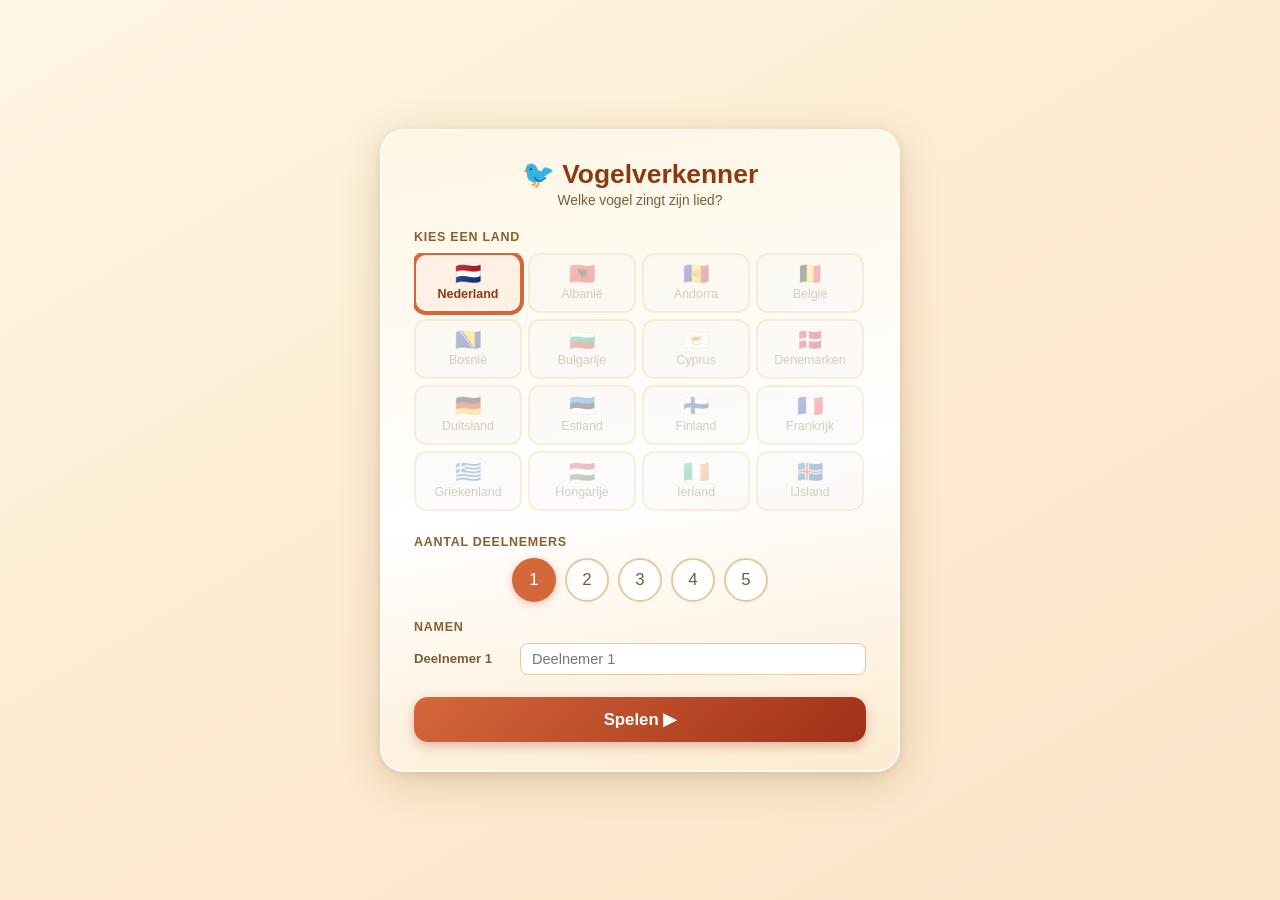
==== commit dc77003a: "Rename to Vogelverkenner, update subtitle" ====
--- a/vogel-memory.html
+++ b/vogel-memory.html
@@ -3,14 +3,14 @@
 <head>
   <meta charset="UTF-8">
   <meta name="viewport" content="width=device-width, initial-scale=1.0, viewport-fit=cover">
-  <title>Bird Burst</title>
+  <title>Vogelverkenner</title>
 
   <!-- PWA -->
   <link rel="manifest" href="manifest.json">
   <meta name="theme-color" content="#d4683a">
   <meta name="apple-mobile-web-app-capable" content="yes">
   <meta name="apple-mobile-web-app-status-bar-style" content="black-translucent">
-  <meta name="apple-mobile-web-app-title" content="Bird Burst">
+  <meta name="apple-mobile-web-app-title" content="Vogelverkenner">
   <!-- Icons (maak aan: icons/icon-192.png en icons/icon-512.png) -->
   <link rel="apple-touch-icon" href="icons/icon-192.png">
   <style>
@@ -156,7 +156,7 @@
       background: linear-gradient(90deg, rgba(254,246,228,.9), rgba(253,235,208,.9));
       backdrop-filter: blur(6px);
       border-bottom: 2px solid rgba(212,104,58,.2);
-      flex-wrap: wrap;
+      flex-wrap: nowrap; overflow: hidden;
     }
 
     #scores { display: flex; gap: 8px; flex-wrap: wrap; }
@@ -177,12 +177,12 @@
     .player-score .p-score { font-size: 1.2em; font-weight: 700; }
 
     .scorebar-right { display: flex; align-items: center; gap: 10px; }
-    #pairs-left { font-size: 0.82em; color: #7a5c3a; }
+    #pairs-left { font-size: 0.82em; color: #7a5c3a; display: inline-flex; align-items: center; }
     .menu-btn {
       padding: 5px 13px; border-radius: 16px;
       border: none; background: #fef0e4; color: #8a3a10;
       cursor: pointer; font-size: 0.83em; font-weight: 600;
-      transition: all .16s;
+      transition: all .16s; line-height: 1; vertical-align: middle;
     }
     .menu-btn:hover { background: #fde0c8; }
 
@@ -283,6 +283,64 @@
     }
     #pause-overlay.hidden { opacity: 0; pointer-events: none; }
 
+    #credits-overlay {
+      position: fixed; inset: 0;
+      background: rgba(60,35,10,.65);
+      display: flex; align-items: center; justify-content: center;
+      z-index: 20;
+      transition: opacity .2s;
+    }
+    #credits-overlay.hidden { opacity: 0; pointer-events: none; }
+    #credits-box {
+      background: linear-gradient(170deg, #fef6e4, #fffdf8);
+      border-radius: 18px;
+      border: 1.5px solid #e8c89a;
+      width: min(680px, 94vw);
+      max-height: 80vh;
+      display: flex; flex-direction: column;
+      overflow: hidden;
+    }
+    #credits-header {
+      padding: 16px 20px 12px;
+      border-bottom: 1px solid #e8c89a;
+      display: flex; align-items: center; justify-content: space-between;
+      flex-shrink: 0;
+    }
+    #credits-header h2 { margin: 0; font-size: 1rem; color: #5a3810; }
+    #credits-close {
+      background: none; border: none; cursor: pointer;
+      font-size: 1.3rem; color: #8a6030; line-height: 1;
+      padding: 2px 6px; border-radius: 8px;
+    }
+    #credits-close:hover { background: #fde0c8; }
+    #credits-body { overflow-y: auto; padding: 14px 20px 20px; }
+    .cr-bird { margin-bottom: 16px; }
+    .cr-bird-name {
+      font-size: 0.82rem; font-weight: 700; color: #8a3a10;
+      text-transform: capitalize; margin-bottom: 4px;
+      border-bottom: 1px solid #f0d5b0; padding-bottom: 2px;
+    }
+    .cr-item {
+      font-size: 0.75rem; color: #5a3810;
+      display: flex; gap: 6px; align-items: baseline;
+      line-height: 1.5; padding: 1px 0;
+    }
+    .cr-item .cr-type { color: #a07840; flex-shrink: 0; min-width: 20px; }
+    .cr-item a { color: #d4683a; text-decoration: none; }
+    .cr-item a:hover { text-decoration: underline; }
+    .cr-lic {
+      background: #f5e8d5; color: #7a4820;
+      font-size: 0.68rem; padding: 1px 5px; border-radius: 4px;
+      flex-shrink: 0;
+    }
+    .credits-btn {
+      padding: 5px 13px; border-radius: 16px;
+      border: none; background: transparent; color: #7a5c3a;
+      cursor: pointer; font-size: 0.83em; font-weight: 600;
+      transition: all .16s; line-height: 1; vertical-align: middle;
+    }
+    .credits-btn:hover { background: #fde0c8; }
+
     .pause-box {
       background: linear-gradient(170deg, #fef6e4, #ffffff, #fdebd0);
       border-radius: 22px;
@@ -345,8 +403,8 @@
 <!-- ══ SETUP SCREEN ══════════════════════════════════════════ -->
 <div id="setup-screen" class="screen">
   <div class="setup-box">
-    <h1 class="setup-title">🐦 Bird Burst</h1>
-    <p class="setup-subtitle">Leer vogelgeluiden spelenderwijs</p>
+    <h1 class="setup-title">🐦 Vogelverkenner</h1>
+    <p class="setup-subtitle">Welke vogel zingt zijn lied?</p>
 
     <p class="section-label">Kies een land</p>
     <div class="country-grid" id="country-grid"></div>
@@ -365,8 +423,9 @@
 <div id="game-screen" class="screen hidden">
   <div class="scorebar">
     <div id="scores"></div>
+    <span id="pairs-left"></span>
     <div class="scorebar-right">
-      <span id="pairs-left"></span>
+      <button class="credits-btn" onclick="openCredits()">Credits</button>
       <button class="menu-btn" onclick="openPause()">☰ Menu</button>
     </div>
   </div>
@@ -399,6 +458,17 @@
       <button class="win-btn primary"   onclick="replayGame()">↺ Zelfde spelers</button>
       <button class="win-btn secondary" onclick="goToSetup()">☰ Nieuw spel</button>
     </div>
+  </div>
+</div>
+
+<!-- Credits overlay — outside game-screen so it works from any screen -->
+<div id="credits-overlay" class="hidden">
+  <div id="credits-box">
+    <div id="credits-header">
+      <h2>Credits — media licenties</h2>
+      <button id="credits-close" onclick="closeCredits()">✕</button>
+    </div>
+    <div id="credits-body"></div>
   </div>
 </div>
 
@@ -941,7 +1011,7 @@
 <!-- subtiele tekst onderaan -->
 <text x="120" y="152" text-anchor="middle" font-size="8"
   font-family="Georgia,serif" fill="#8a6030" fill-opacity=".4"
-  letter-spacing="3">BIRD BURST</text>
+  letter-spacing="3">VOGELVERKENNER</text>
 </svg>`;
 
 function makeCard(cd) {
@@ -1106,6 +1176,46 @@
 function closePause() {
   paused = false;
   document.getElementById("pause-overlay").classList.add("hidden");
+}
+
+const CREDITS_NL = {"merel":{"images":[{"author":"Andreas Trepte","license":"CC BY-SA 2.5","license_url":"https://creativecommons.org/licenses/by-sa/2.5","page_url":"https://commons.wikimedia.org/wiki/File:Common_Blackbird.jpg"},{"author":"Tony Wills","license":"CC BY 2.5","license_url":"https://creativecommons.org/licenses/by/2.5","page_url":"https://commons.wikimedia.org/wiki/File:Male_blackbird.jpg"}],"sounds":[{"author":"Oona Räisänen (Mysid)","license":"Public domain","license_url":"","page_url":"https://commons.wikimedia.org/wiki/File:Turdus_merula_2.ogg"},{"author":"Benoît Van Hecke","license":"CC BY-SA 4.0","license_url":"https://creativecommons.org/licenses/by-sa/4.0","page_url":"https://commons.wikimedia.org/wiki/File:Turdus_merula_-_Common_Blackbird_XC541788.mp3"}]},"koolmees":{"images":[{"author":"Luc Viatour","license":"CC BY-SA 2.0","license_url":"https://creativecommons.org/licenses/by-sa/2.0","page_url":"https://commons.wikimedia.org/wiki/File:Parus_major_Luc_Viatour.jpg"},{"author":"Francis Franklin","license":"CC BY-SA 4.0","license_url":"https://creativecommons.org/licenses/by-sa/4.0","page_url":"https://commons.wikimedia.org/wiki/File:Parus_major_poised.jpg"},{"author":"Sylvain Haye","license":"CC BY-SA 3.0","license_url":"https://creativecommons.org/licenses/by-sa/3.0","page_url":"https://commons.wikimedia.org/wiki/File:Mesange_charbonniere-s_haye.jpg"},{"author":"Francis C. Franklin","license":"CC BY-SA 3.0","license_url":"https://creativecommons.org/licenses/by-sa/3.0","page_url":"https://commons.wikimedia.org/wiki/File:Great_tit_side-on.jpg"}],"sounds":[{"author":"Vladimir Yu. Arkhipov, Arkhivov","license":"CC BY-SA 3.0","license_url":"https://creativecommons.org/licenses/by-sa/3.0","page_url":"https://commons.wikimedia.org/wiki/File:Parus_major_song.ogg"},{"author":"onbekend","license":"CC BY-SA 4.0","license_url":"https://creativecommons.org/licenses/by-sa/4.0","page_url":"https://commons.wikimedia.org/wiki/File:Great_Tit_(Parus_major)_(W1CDR0001393_BD1).ogg"}]},"roodborst":{"images":[{"author":"Francis C. Franklin","license":"CC BY-SA 3.0","license_url":"https://creativecommons.org/licenses/by-sa/3.0","page_url":"https://commons.wikimedia.org/wiki/File:Erithacus_rubecula_with_cocked_head.jpg"},{"author":"Ting Chen","license":"CC BY 2.0","license_url":"https://creativecommons.org/licenses/by/2.0","page_url":"https://commons.wikimedia.org/wiki/File:Rotkehlchen_bird.jpg"},{"author":"David Croad","license":"CC BY 3.0","license_url":"https://creativecommons.org/licenses/by/3.0","page_url":"https://commons.wikimedia.org/wiki/File:European_Robin_Erithacus_rubecula.jpg"},{"author":"Rasbak","license":"CC BY-SA 3.0","license_url":"https://creativecommons.org/licenses/by-sa/3.0","page_url":"https://commons.wikimedia.org/wiki/File:Erithacus_rubecula_with_earthworm,_Roodborstje_met_regenworm.jpg"}],"sounds":[{"author":"Sander Pieterse","license":"CC BY-SA 4.0","license_url":"https://creativecommons.org/licenses/by-sa/4.0","page_url":"https://commons.wikimedia.org/wiki/File:XC27161_-_Roodborst_-_Erithacus_rubecula.ogg"},{"author":"Vladimir Yu. Arkhipov, Arkhivov","license":"CC BY-SA 3.0","license_url":"https://creativecommons.org/licenses/by-sa/3.0","page_url":"https://commons.wikimedia.org/wiki/File:Erithacus_rubecula.ogg"}]},"kauw":{"images":[{"author":"Adrian Pingstone","license":"Public domain","license_url":"","page_url":"https://commons.wikimedia.org/wiki/File:Jackdaw_arp_750pix.jpg"},{"author":"onbekend","license":"Public domain","license_url":"","page_url":"https://commons.wikimedia.org/wiki/File:Jackdaw.northdevon.arp-sh.750pix.jpg"}],"sounds":[{"author":"Veljo Runnel","license":"CC BY-SA 4.0","license_url":"https://creativecommons.org/licenses/by-sa/4.0","page_url":"https://commons.wikimedia.org/wiki/File:Corvus_monedula_calls.ogg"}]},"spreeuw":{"images":[{"author":"Charles J. Sharp","license":"CC BY-SA 4.0","license_url":"https://creativecommons.org/licenses/by-sa/4.0","page_url":"https://commons.wikimedia.org/wiki/File:Common_Starling_(Sturnus_vulgaris)_Leek_Wootton.jpg"},{"author":"Philip Heron","license":"CC BY-SA 3.0","license_url":"https://creativecommons.org/licenses/by-sa/3.0","page_url":"https://commons.wikimedia.org/wiki/File:Colourful_starling.jpeg"},{"author":"RawheaD Rex","license":"CC BY-SA 2.0","license_url":"https://creativecommons.org/licenses/by-sa/2.0","page_url":"https://commons.wikimedia.org/wiki/File:Sturnus_vulgaris_-hand_feeding_-London-8.jpg"}],"sounds":[{"author":"Vladimir Yu. Arkhipov, Arkhivov","license":"CC BY-SA 3.0","license_url":"https://creativecommons.org/licenses/by-sa/3.0","page_url":"https://commons.wikimedia.org/wiki/File:Sturnus_vulgaris.ogg"},{"author":"Marie-Lan Taÿ Pamart","license":"CC BY-SA 4.0","license_url":"https://creativecommons.org/licenses/by-sa/4.0","page_url":"https://commons.wikimedia.org/wiki/File:Sturnus_vulgaris_-_Common_Starling_XC483803.mp3"}]},"huismus":{"images":[{"author":"Joe Ravi","license":"CC BY-SA 3.0","license_url":"https://creativecommons.org/licenses/by-sa/3.0","page_url":"https://commons.wikimedia.org/wiki/File:House_Sparrow_Male_(Passer_Domesticus).jpg"},{"author":"Thomas Quine","license":"CC BY 2.0","license_url":"https://creativecommons.org/licenses/by/2.0","page_url":"https://commons.wikimedia.org/wiki/File:Male_House_Sparrow.jpg"},{"author":"Jar0d","license":"CC BY-SA 2.0","license_url":"https://creativecommons.org/licenses/by-sa/2.0","page_url":"https://commons.wikimedia.org/wiki/File:Passer_domesticus_-Germany-8.jpg"}],"sounds":[{"author":"Gypsypkd","license":"Public domain","license_url":"","page_url":"https://commons.wikimedia.org/wiki/File:House_Sparrow.ogg"},{"author":"Jonathon Jongsma","license":"CC BY-SA 3.0","license_url":"https://creativecommons.org/licenses/by-sa/3.0","page_url":"https://commons.wikimedia.org/wiki/File:Passer_domesticus_-_House_Sparrow_XC86749.mp3"}]},"vink":{"images":[{"author":"Tony Wills","license":"CC BY 2.5","license_url":"https://creativecommons.org/licenses/by/2.5","page_url":"https://commons.wikimedia.org/wiki/File:Chaffinch_(male).jpg"},{"author":"Regani","license":"CC BY-SA 3.0","license_url":"https://creativecommons.org/licenses/by-sa/3.0","page_url":"https://commons.wikimedia.org/wiki/File:Fringilla_coelebs_in_Thuringia_Germany.jpg"},{"author":"MichaelMaggs / Arad","license":"CC BY-SA 2.5","license_url":"https://creativecommons.org/licenses/by-sa/2.5","page_url":"https://commons.wikimedia.org/wiki/File:Fringilla_coelebs_chaffinch_male_edit2.jpg"}],"sounds":[{"author":"onbekend","license":"CC BY-SA 4.0","license_url":"https://creativecommons.org/licenses/by-sa/4.0","page_url":"https://commons.wikimedia.org/wiki/File:Chaffinch_(Fringilla_coelebs)_(W1CDR0001527_BD14).ogg"},{"author":"Oona Räisänen (Mysid)","license":"Public domain","license_url":"","page_url":"https://commons.wikimedia.org/wiki/File:Fringilla_coelebs.ogg"}]},"houtduif":{"images":[{"author":"Charles J. Sharp","license":"CC BY-SA 3.0","license_url":"https://creativecommons.org/licenses/by-sa/3.0","page_url":"https://commons.wikimedia.org/wiki/File:Common_Wood_Pigeon_(Columba_palumbus).JPG"},{"author":"DickDaniels","license":"CC BY-SA 3.0","license_url":"https://creativecommons.org/licenses/by-sa/3.0","page_url":"https://commons.wikimedia.org/wiki/File:Wood_pidgeon_Columba_palumbus.jpg"},{"author":"Marek Szczepanek","license":"CC BY-SA 3.0","license_url":"https://creativecommons.org/licenses/by-sa/3.0","page_url":"https://commons.wikimedia.org/wiki/File:Columba_palumbus_1_(Marek_Szczepanek).jpg"},{"author":"alexislours","license":"CC BY 2.0","license_url":"https://creativecommons.org/licenses/by/2.0","page_url":"https://commons.wikimedia.org/wiki/File:Close-up_picture_of_a_common_wood_pigeon.jpg"}],"sounds":[{"author":"Sleepytomcat (Jens Kraglund)","license":"Public domain","license_url":"","page_url":"https://commons.wikimedia.org/wiki/File:Ringeltaube_(ruft).ogg"},{"author":"Alexander Kurthy","license":"CC BY-SA 4.0","license_url":"https://creativecommons.org/licenses/by-sa/4.0","page_url":"https://commons.wikimedia.org/wiki/File:Columba_palumbus_-_Common_Wood_Pigeon_XC108354.mp3"}]},"pimpelmees":{"images":[{"author":"Francis Franklin","license":"CC BY-SA 4.0","license_url":"https://creativecommons.org/licenses/by-sa/4.0","page_url":"https://commons.wikimedia.org/wiki/File:Eurasian_blue_tit_Lancashire_2.jpg"},{"author":"color line","license":"CC BY 2.0","license_url":"https://creativecommons.org/licenses/by/2.0","page_url":"https://commons.wikimedia.org/wiki/File:Blue_tit_on_feeder.jpg"},{"author":"Francis Franklin","license":"CC BY-SA 4.0","license_url":"https://creativecommons.org/licenses/by-sa/4.0","page_url":"https://commons.wikimedia.org/wiki/File:Blue_tit_three-quarter_close-up_4.jpg"}],"sounds":[{"author":"Dan Stowell","license":"CC BY-SA 3.0","license_url":"https://creativecommons.org/licenses/by-sa/3.0","page_url":"https://commons.wikimedia.org/wiki/File:Cyanistes_caeruleus_-_Eurasian_Blue_Tit_XC125793.ogg"},{"author":"onbekend","license":"CC BY-SA 4.0","license_url":"https://creativecommons.org/licenses/by-sa/4.0","page_url":"https://commons.wikimedia.org/wiki/File:Blue_Tit_(Cyanistes_caeruleus)_(W1CDR0001535_BD30).ogg"}]},"tjiftjaf":{"images":[{"author":"Andreas Trepte","license":"CC BY-SA 2.5","license_url":"https://creativecommons.org/licenses/by-sa/2.5","page_url":"https://commons.wikimedia.org/wiki/File:Chiffchaff_-_Phylloscopus_collybita.jpg"},{"author":"א (Aleph)","license":"CC BY-SA 2.5","license_url":"https://creativecommons.org/licenses/by-sa/2.5","page_url":"https://commons.wikimedia.org/wiki/File:Chiffchaff_(Phylloscopus_collybita).jpg"}],"sounds":[{"author":"Dan Stowell","license":"CC BY-SA 3.0","license_url":"https://creativecommons.org/licenses/by-sa/3.0","page_url":"https://commons.wikimedia.org/wiki/File:Phylloscopus_collybita_-_Common_Chiffchaff_XC125867.ogg"},{"author":"onbekend","license":"CC BY-SA 4.0","license_url":"https://creativecommons.org/licenses/by-sa/4.0","page_url":"https://commons.wikimedia.org/wiki/File:Chiffchaff_(Phylloscopus_collybita)_(W1CDR0001497_BD9).ogg"}]},"winterkoning":{"images":[{"author":"Alpsdake","license":"CC BY-SA 3.0","license_url":"https://creativecommons.org/licenses/by-sa/3.0","page_url":"https://commons.wikimedia.org/wiki/File:Troglodytes_troglodytes_fumigatus.JPG"},{"author":"Andreas Trepte","license":"CC BY-SA 2.5","license_url":"https://creativecommons.org/licenses/by-sa/2.5","page_url":"https://commons.wikimedia.org/wiki/File:Eurasian-Wren-Troglodytes-troglodytes.jpg"},{"author":"Andreas Eichler","license":"CC BY-SA 4.0","license_url":"https://creativecommons.org/licenses/by-sa/4.0","page_url":"https://commons.wikimedia.org/wiki/File:2016.07.19.-23-Westensee_Felde--Zaunkoenig.jpg"}],"sounds":[{"author":"onbekend","license":"CC BY-SA 4.0","license_url":"https://creativecommons.org/licenses/by-sa/4.0","page_url":"https://commons.wikimedia.org/wiki/File:Eurasian_Wren_(Troglodytes_troglodytes)_(W1CDR0001461_BD5).ogg"},{"author":"Grantus4504","license":"CC BY-SA 3.0","license_url":"https://creativecommons.org/licenses/by-sa/3.0","page_url":"https://commons.wikimedia.org/wiki/File:Troglodytes_troglodytes_song.ogg"}]},"groenling":{"images":[{"author":"Miroslav Dudok","license":"CC BY-SA 4.0","license_url":"https://creativecommons.org/licenses/by-sa/4.0","page_url":"https://commons.wikimedia.org/wiki/File:Greenfinch_(Chloris_chloris)_Zelentarka.jpg"},{"author":"Charles J. Sharp","license":"CC BY-SA 4.0","license_url":"https://creativecommons.org/licenses/by-sa/4.0","page_url":"https://commons.wikimedia.org/wiki/File:European_greenfinch_(Chloris_chloris_voousi)_male.jpg"},{"author":"Francis C. Franklin","license":"CC BY-SA 3.0","license_url":"https://creativecommons.org/licenses/by-sa/3.0","page_url":"https://commons.wikimedia.org/wiki/File:Chloris_chloris.jpg"}],"sounds":[{"author":"Vladimir Yu. Arkhipov, Arkhivov","license":"CC BY-SA 3.0","license_url":"https://creativecommons.org/licenses/by-sa/3.0","page_url":"https://commons.wikimedia.org/wiki/File:Carduelis_chloris.ogg"}]},"kievit":{"images":[{"author":"Alpsdake","license":"CC BY-SA 3.0","license_url":"https://creativecommons.org/licenses/by-sa/3.0","page_url":"https://commons.wikimedia.org/wiki/File:Vanellus_vanellus_001.JPG"},{"author":"Andreas Eichler","license":"CC BY-SA 4.0","license_url":"https://creativecommons.org/licenses/by-sa/4.0","page_url":"https://commons.wikimedia.org/wiki/File:2018.09.10.-06-Lac_du_Der_Chantecoq-Giffaumont-Champaubert--Kiebitz.jpg"}],"sounds":[{"author":"Joost van Bruggen","license":"CC BY-SA 4.0","license_url":"https://creativecommons.org/licenses/by-sa/4.0","page_url":"https://commons.wikimedia.org/wiki/File:Vanellus_vanellus_-_Northern_Lapwing_XC436942.mp3"},{"author":"onbekend","license":"CC BY-SA 4.0","license_url":"https://creativecommons.org/licenses/by-sa/4.0","page_url":"https://commons.wikimedia.org/wiki/File:Northern_Lapwing_(Vanellus_vanellus)_(W1CDR0001471_BD4).ogg"}]},"ekster":{"images":[{"author":"Ealdgyth","license":"CC BY-SA 3.0","license_url":"https://creativecommons.org/licenses/by-sa/3.0","page_url":"https://commons.wikimedia.org/wiki/File:Commonmagpiewalking.jpg"},{"author":"Maret Hosemann","license":"CC BY 2.0","license_url":"https://creativecommons.org/licenses/by/2.0","page_url":"https://commons.wikimedia.org/wiki/File:Pica_pica_on_roof_top.jpg"}],"sounds":[{"author":"onbekend","license":"CC BY-SA 4.0","license_url":"https://creativecommons.org/licenses/by-sa/4.0","page_url":"https://commons.wikimedia.org/wiki/File:Eurasian_Magpie_(Pica_pica)_(W1CDR0001537_BD28).ogg"},{"author":"Oona Räisänen (Mysid)","license":"Public domain","license_url":"","page_url":"https://commons.wikimedia.org/wiki/File:Pica_pica.ogg"}]},"kraai":{"images":[{"author":"Richard Bartz","license":"CC BY-SA 2.5","license_url":"https://creativecommons.org/licenses/by-sa/2.5","page_url":"https://commons.wikimedia.org/wiki/File:Rabenkr%C3%A4he_Corvus_corone_Richard_Bartz.jpg"},{"author":"Loz (L. B. Tettenborn)","license":"CC BY-SA 3.0","license_url":"https://creativecommons.org/licenses/by-sa/3.0","page_url":"https://commons.wikimedia.org/wiki/File:Kr%C3%A4he_65(loz).JPG"},{"author":"Adam Kumiszcza","license":"CC BY-SA 3.0","license_url":"https://creativecommons.org/licenses/by-sa/3.0","page_url":"https://commons.wikimedia.org/wiki/File:Corvus_corone_20070813.jpg"}],"sounds":[{"author":"onbekend","license":"CC BY-SA 4.0","license_url":"https://creativecommons.org/licenses/by-sa/4.0","page_url":"https://commons.wikimedia.org/wiki/File:Carrion_Crow_(Corvus_corone)_(W1CDR0001425_BD18).ogg"},{"author":"Marie-Lan Taÿ Pamart","license":"CC BY-SA 4.0","license_url":"https://creativecommons.org/licenses/by-sa/4.0","page_url":"https://commons.wikimedia.org/wiki/File:Corvus_corone_-_Carrion_Crow_XC461980.mp3"},{"author":"Marie-Lan Taÿ Pamart","license":"CC BY-SA 4.0","license_url":"https://creativecommons.org/licenses/by-sa/4.0","page_url":"https://commons.wikimedia.org/wiki/File:Corvus_corone_-_Carrion_Crow_XC466390.mp3"}]},"gaai":{"images":[{"author":"Luc Viatour","license":"CC BY-SA 3.0","license_url":"https://creativecommons.org/licenses/by-sa/3.0","page_url":"https://commons.wikimedia.org/wiki/File:Garrulus_glandarius_1_Luc_Viatour.jpg"},{"author":"Luc Viatour","license":"CC BY-SA 3.0","license_url":"https://creativecommons.org/licenses/by-sa/3.0","page_url":"https://commons.wikimedia.org/wiki/File:Garrulus_glandarius_B_Luc_Viatour.jpg"},{"author":"Andreas Eichler","license":"CC BY-SA 4.0","license_url":"https://creativecommons.org/licenses/by-sa/4.0","page_url":"https://commons.wikimedia.org/wiki/File:2018.05.19.-18-Bad_Salzungen--Eichelhaeher.jpg"}],"sounds":[{"author":"Vladimir Yu. Arkhipov, Arkhivov","license":"CC BY-SA 3.0","license_url":"https://creativecommons.org/licenses/by-sa/3.0","page_url":"https://commons.wikimedia.org/wiki/File:Garrulus_glandarius_iphigenia.ogg"}]},"wilde-eend":{"images":[{"author":"Richard Bartz","license":"CC BY-SA 2.5","license_url":"https://creativecommons.org/licenses/by-sa/2.5","page_url":"https://commons.wikimedia.org/wiki/File:Anas_platyrhynchos_male_female.jpg"},{"author":"Acarpentier","license":"CC BY 3.0","license_url":"https://creativecommons.org/licenses/by/3.0","page_url":"https://commons.wikimedia.org/wiki/File:Male_mallard_duck_2.jpg"},{"author":"Calibas / Aqwis","license":"CC BY-SA 3.0","license_url":"https://creativecommons.org/licenses/by-sa/3.0","page_url":"https://commons.wikimedia.org/wiki/File:Male_mallard3.jpg"},{"author":"Cephas","license":"CC BY-SA 3.0","license_url":"https://creativecommons.org/licenses/by-sa/3.0","page_url":"https://commons.wikimedia.org/wiki/File:Anas_platyrhynchos_portrait.jpg"}],"sounds":[{"author":"Jonathon Jongsma","license":"CC BY-SA 3.0","license_url":"https://creativecommons.org/licenses/by-sa/3.0","page_url":"https://commons.wikimedia.org/wiki/File:Anas_platyrhynchos_-_Mallard_-_XC62258.ogg"}]},"boerenzwaluw":{"images":[{"author":"Andreas Eichler","license":"CC BY-SA 4.0","license_url":"https://creativecommons.org/licenses/by-sa/4.0","page_url":"https://commons.wikimedia.org/wiki/File:2013.06.23.-12-Wesenberg-Rauchschwalbe.jpg"},{"author":"Jörg Hempel","license":"CC BY-SA 3.0 de","license_url":"https://creativecommons.org/licenses/by-sa/3.0/de/deed.en","page_url":"https://commons.wikimedia.org/wiki/File:Hirundo_rustica_LC0200.jpg"}],"sounds":[{"author":"Jonathon Jongsma","license":"CC BY-SA 3.0","license_url":"https://creativecommons.org/licenses/by-sa/3.0","page_url":"https://commons.wikimedia.org/wiki/File:Hirundo_rustica_-_Barn_Swallow_-_XC83449.ogg"}]},"gierzwaluw":{"images":[{"author":"Stiopa","license":"CC BY-SA 4.0","license_url":"https://creativecommons.org/licenses/by-sa/4.0","page_url":"https://commons.wikimedia.org/wiki/File:Apus_apus.jpg"},{"author":"Paweł Kuźniar","license":"CC BY-SA 3.0","license_url":"https://creativecommons.org/licenses/by-sa/3.0","page_url":"https://commons.wikimedia.org/wiki/File:Apus_apus_01.jpg"}],"sounds":[{"author":"Jugrü","license":"CC BY-SA 3.0","license_url":"https://creativecommons.org/licenses/by-sa/3.0","page_url":"https://commons.wikimedia.org/wiki/File:Mauersegler.ogg"}]},"koekoek":{"images":[{"author":"Tim Peukert","license":"CC BY-SA 3.0","license_url":"https://creativecommons.org/licenses/by-sa/3.0","page_url":"https://commons.wikimedia.org/wiki/File:Kuckuck_(Cuculus_canorus)_by_Tim_Peukert.jpg"},{"author":"Vogelartinfo","license":"GFDL 1.2","license_url":"http://www.gnu.org/licenses/old-licenses/fdl-1.2.html","page_url":"https://commons.wikimedia.org/wiki/File:Cuculus_canorus_(cropped).jpg"}],"sounds":[{"author":"Vladimir Yu. Arkhipov, Arkhivov","license":"CC BY-SA 3.0","license_url":"https://creativecommons.org/licenses/by-sa/3.0","page_url":"https://commons.wikimedia.org/wiki/File:Cuculus_canorus.ogg"}]},"nachtegaal":{"images":[{"author":"J. Dietrich / Bogbumper","license":"CC BY-SA 3.0","license_url":"https://creativecommons.org/licenses/by-sa/3.0","page_url":"https://commons.wikimedia.org/wiki/File:Nachtigall_(Luscinia_megarhynchos)-2.jpg"},{"author":"Frebeck","license":"CC BY-SA 3.0","license_url":"https://creativecommons.org/licenses/by-sa/3.0","page_url":"https://commons.wikimedia.org/wiki/File:Nachtigall_singend_Stromkabel.jpg"},{"author":"Noel Reynolds","license":"CC BY 2.0","license_url":"https://creativecommons.org/licenses/by/2.0","page_url":"https://commons.wikimedia.org/wiki/File:Luscinia_megarhynchos_Ticino.jpg"}],"sounds":[{"author":"onbekend","license":"CC BY-SA 4.0","license_url":"https://creativecommons.org/licenses/by-sa/4.0","page_url":"https://commons.wikimedia.org/wiki/File:Common_Nightingale_(Luscinia_megarhynchos)_(W1CDR0001376_BD18).ogg"},{"author":"Guido Gerding","license":"CC BY-SA 3.0","license_url":"https://creativecommons.org/licenses/by-sa/3.0","page_url":"https://commons.wikimedia.org/wiki/File:XN_Luscinia_megarhynchos_017.ogg"}]},"gr-bonte-specht":{"images":[{"author":"Mindaugas Urbonas","license":"CC BY-SA 2.5","license_url":"https://creativecommons.org/licenses/by-sa/2.5","page_url":"https://commons.wikimedia.org/wiki/File:Great_Spotted_Woodpecker-Mindaugas_Urbonas.jpg"},{"author":"Andreas Eichler","license":"CC BY-SA 4.0","license_url":"https://creativecommons.org/licenses/by-sa/4.0","page_url":"https://commons.wikimedia.org/wiki/File:2015.05.08.-04-Kaefertaler_Wald-Mannheim--Buntspecht-Weibchen.jpg"}],"sounds":[{"author":"Sander Pieterse","license":"CC BY-SA 4.0","license_url":"https://creativecommons.org/licenses/by-sa/4.0","page_url":"https://commons.wikimedia.org/wiki/File:XC47350_-_Grote_Bonte_Specht_-_Dendrocopos_major.ogg"},{"author":"onbekend","license":"CC BY-SA 4.0","license_url":"https://creativecommons.org/licenses/by-sa/4.0","page_url":"https://commons.wikimedia.org/wiki/File:Great_Spotted_Woodpecker_(Picoides_major)_(W1CDR0001405_BD15).ogg"}]}};
+
+function openCredits() {
+  const body = document.getElementById("credits-body");
+  if (!body.hasChildNodes()) {
+    const BIRD_NAMES = {
+      "merel":"Merel","koolmees":"Koolmees","roodborst":"Roodborst","kauw":"Kauw",
+      "spreeuw":"Spreeuw","huismus":"Huismus","vink":"Vink","houtduif":"Houtduif",
+      "pimpelmees":"Pimpelmees","tjiftjaf":"Tjiftjaf","winterkoning":"Winterkoning",
+      "groenling":"Groenling","kievit":"Kievit","ekster":"Ekster","kraai":"Kraai",
+      "gaai":"Gaai","wilde-eend":"Wilde eend","boerenzwaluw":"Boerenzwaluw",
+      "gierzwaluw":"Gierzwaluw","koekoek":"Koekoek","nachtegaal":"Nachtegaal",
+      "gr-bonte-specht":"Grote bonte specht"
+    };
+    let html = "";
+    for (const [id, data] of Object.entries(CREDITS_NL)) {
+      html += `<div class="cr-bird"><div class="cr-bird-name">${BIRD_NAMES[id] || id}</div>`;
+      data.images.forEach(item => {
+        const lic = item.license_url
+          ? `<a href="${item.license_url}" target="_blank">${item.license}</a>`
+          : item.license;
+        html += `<div class="cr-item"><span class="cr-type">📷</span><span>${item.author} · ${lic} · <a href="${item.page_url}" target="_blank">Wikimedia</a></span></div>`;
+      });
+      data.sounds.forEach(item => {
+        const lic = item.license_url
+          ? `<a href="${item.license_url}" target="_blank">${item.license}</a>`
+          : item.license;
+        html += `<div class="cr-item"><span class="cr-type">🔊</span><span>${item.author} · ${lic} · <a href="${item.page_url}" target="_blank">Wikimedia</a></span></div>`;
+      });
+      html += `</div>`;
+    }
+    body.innerHTML = html;
+  }
+  document.getElementById("credits-overlay").classList.remove("hidden");
+}
+
+function closeCredits() {
+  document.getElementById("credits-overlay").classList.add("hidden");
 }
 
 /* ============================================================
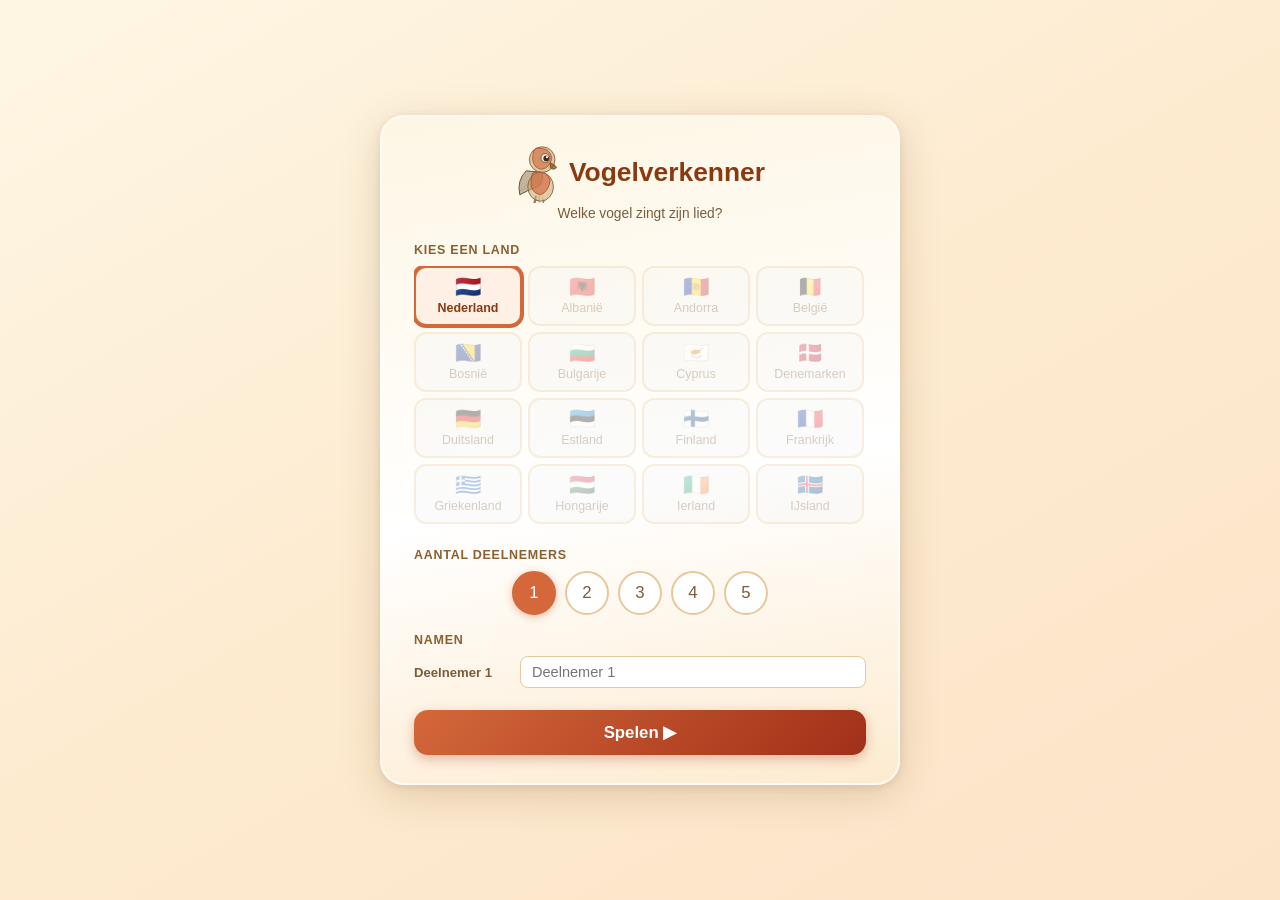
==== commit 2ad63703: "Add robin logo to title screen" ====
--- a/vogel-memory.html
+++ b/vogel-memory.html
@@ -403,7 +403,45 @@
 <!-- ══ SETUP SCREEN ══════════════════════════════════════════ -->
 <div id="setup-screen" class="screen">
   <div class="setup-box">
-    <h1 class="setup-title">🐦 Vogelverkenner</h1>
+    <h1 class="setup-title">
+      <svg viewBox="0 0 60 72" width="48" height="58" xmlns="http://www.w3.org/2000/svg" style="vertical-align:middle;margin-right:6px">
+        <defs>
+          <filter id="logo-enc" x="-5%" y="-5%" width="110%" height="110%">
+            <feTurbulence type="fractalNoise" baseFrequency="0.55" numOctaves="3" seed="5" result="n"/>
+            <feDisplacementMap in="SourceGraphic" in2="n" scale="1.2" xChannelSelector="R" yChannelSelector="G"/>
+          </filter>
+        </defs>
+        <g filter="url(#logo-enc)" transform="translate(30,36)">
+          <!-- staart -->
+          <path d="M-4,28 Q-8,44 -6,54" stroke="#7a6040" stroke-width="2.5" fill="none" stroke-linecap="round" opacity=".7"/>
+          <path d="M0,28 Q0,44 2,54" stroke="#8a7050" stroke-width="1.5" fill="none" stroke-linecap="round" opacity=".5"/>
+          <path d="M4,28 Q8,42 8,52" stroke="#9a8060" stroke-width="1.2" fill="none" stroke-linecap="round" opacity=".4"/>
+          <!-- vleugel -->
+          <path d="M-16,-4 Q-28,8 -24,26 Q-14,20 -2,16 Q6,12 4,-2 Z" fill="#8a7050" fill-opacity=".5" stroke="#6a5030" stroke-width="1.2"/>
+          <line x1="-24" y1="22" x2="-10" y2="8" stroke="#9a8060" stroke-width="1" opacity=".45"/>
+          <line x1="-18" y1="24" x2="-4" y2="10" stroke="#9a8060" stroke-width=".9" opacity=".4"/>
+          <!-- lichaam -->
+          <ellipse cx="2" cy="16" rx="16" ry="18" fill="#c8a878" fill-opacity=".55" stroke="#8a6840" stroke-width="1.2"/>
+          <!-- borst oranje-rood -->
+          <path d="M-6,-2 Q10,-6 14,8 Q12,22 2,26 Q-8,24 -10,14 Q-10,-2 -6,-2 Z" fill="#d4683a" fill-opacity=".65" stroke="#b04820" stroke-width="1"/>
+          <!-- kop -->
+          <circle cx="4" cy="-18" r="16" fill="#c8a878" fill-opacity=".6" stroke="#8a6840" stroke-width="1.2"/>
+          <!-- oranje masker -->
+          <path d="M-4,-32 Q14,-34 16,-20 Q14,-8 4,-6 Q-6,-6 -8,-18 Q-8,-30 -4,-32 Z" fill="#d4683a" fill-opacity=".6" stroke="#b04820" stroke-width=".9"/>
+          <!-- oog -->
+          <circle cx="8" cy="-20" r="5.5" fill="white" fill-opacity=".88" stroke="#6a4820" stroke-width="1"/>
+          <circle cx="9" cy="-19.5" r="3.5" fill="#2a1a08" fill-opacity=".92"/>
+          <circle cx="10" cy="-21" r="1.4" fill="white" fill-opacity=".95"/>
+          <!-- snavel -->
+          <path d="M14,-14 Q22,-10 22,-8 Q18,-4 14,-8 Z" fill="#8a6030" fill-opacity=".82" stroke="#6a4018" stroke-width=".9"/>
+          <!-- pootjes -->
+          <line x1="-4" y1="32" x2="-8" y2="42" stroke="#8a6840" stroke-width="2" stroke-linecap="round" opacity=".7"/>
+          <line x1="6" y1="33" x2="4" y2="42" stroke="#8a6840" stroke-width="2" stroke-linecap="round" opacity=".7"/>
+          <line x1="-8" y1="42" x2="-14" y2="48" stroke="#8a6840" stroke-width="1.5" stroke-linecap="round" opacity=".6"/>
+          <line x1="-8" y1="42" x2="-2" y2="48" stroke="#8a6840" stroke-width="1.5" stroke-linecap="round" opacity=".6"/>
+          <line x1="4" y1="42" x2="-2" y2="48" stroke="#8a6840" stroke-width="1.5" stroke-linecap="round" opacity=".6"/>
+        </g>
+      </svg>Vogelverkenner</h1>
     <p class="setup-subtitle">Welke vogel zingt zijn lied?</p>
 
     <p class="section-label">Kies een land</p>
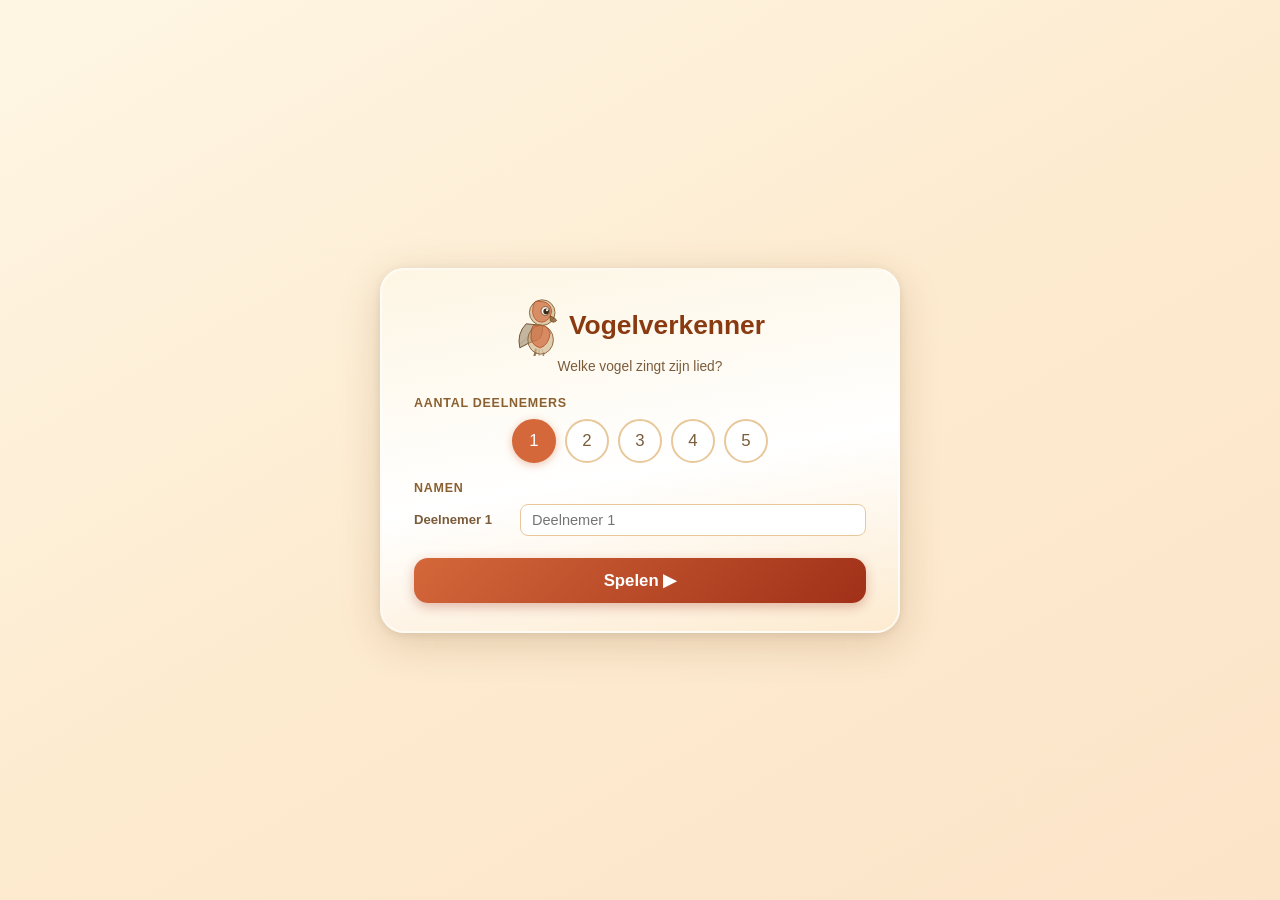
==== commit d8b8599f: "Hide country selector, split card back text, clean up title" ====
--- a/vogel-memory.html
+++ b/vogel-memory.html
@@ -404,7 +404,7 @@
 <div id="setup-screen" class="screen">
   <div class="setup-box">
     <h1 class="setup-title">
-      <svg viewBox="0 0 60 72" width="48" height="58" xmlns="http://www.w3.org/2000/svg" style="vertical-align:middle;margin-right:6px">
+      <svg viewBox="0 0 60 72" width="48" height="58" xmlns="http://www.w3.org/2000/svg" style="vertical-align:middle;margin-right:6px" class="logo-bird">
         <defs>
           <filter id="logo-enc" x="-5%" y="-5%" width="110%" height="110%">
             <feTurbulence type="fractalNoise" baseFrequency="0.55" numOctaves="3" seed="5" result="n"/>
@@ -444,8 +444,8 @@
       </svg>Vogelverkenner</h1>
     <p class="setup-subtitle">Welke vogel zingt zijn lied?</p>
 
-    <p class="section-label">Kies een land</p>
-    <div class="country-grid" id="country-grid"></div>
+    <!-- land-keuze tijdelijk verborgen; alleen NL actief -->
+    <div id="country-grid" style="display:none"></div>
 
     <p class="section-label">Aantal deelnemers</p>
     <div class="count-row" id="count-row"></div>
@@ -1047,9 +1047,12 @@
   <line x1="-4" y1="38" x2="-10" y2="42" stroke="#8a6840" stroke-width="1.5" stroke-linecap="round" opacity=".6"/>
 </g>
 <!-- subtiele tekst onderaan -->
-<text x="120" y="152" text-anchor="middle" font-size="8"
+<text x="120" y="147" text-anchor="middle" font-size="7"
   font-family="Georgia,serif" fill="#8a6030" fill-opacity=".4"
-  letter-spacing="3">VOGELVERKENNER</text>
+  letter-spacing="3">VOGEL</text>
+<text x="120" y="156" text-anchor="middle" font-size="7"
+  font-family="Georgia,serif" fill="#8a6030" fill-opacity=".4"
+  letter-spacing="3">VERKENNER</text>
 </svg>`;
 
 function makeCard(cd) {
